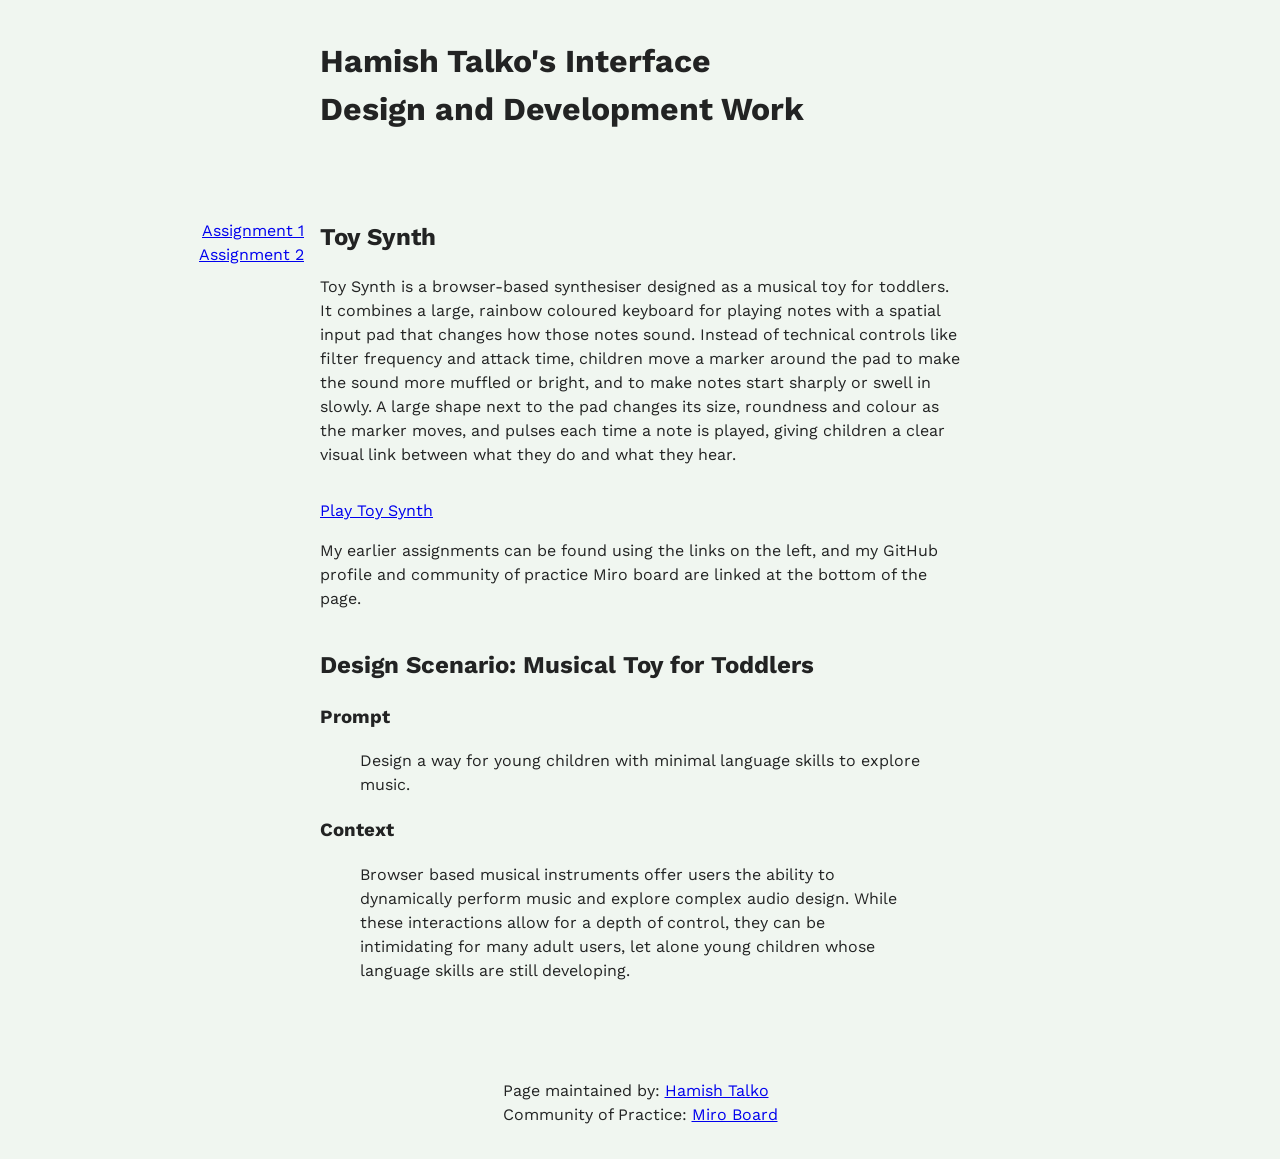
==== index.html @ 6b1d2e65 "added design scenario to homepage added the musical toy for toddlers design scenario (with its promp" ====
<!doctype html>
<html lang="en">
  <head>
    <meta charset="UTF-8" />
    <meta
      name="viewport"
      content="width=device-width, user-scalable=no, initial-scale=1.0, maximum-scale=1.0, minimum-scale=1.0"
    />
    <meta http-equiv="X-UA-Compatible" content="ie=edge" />

    <!-- !!!!! -->
    <!--    change this to refer to your specific page  -->
    <title>Hamish's Work Index</title>

    <!-- !!!!! -->
    <!--  change this to your preferred icon  -->
    <!-- favicon was sourced from favicon.io but the original graphics are copyright 2020 Twitter, Inc
    and other contributors -->
    <!-- They are licensed under CC-BY 4.0 as linked below -->
    <!-- https://creativecommons.org/licenses/by/4.0/ -->
    <link
      rel="icon"
      type="image/png"
      href="./assets/favicon_io/favicon-32x32.png"
    />

    <link rel="stylesheet" href="reset.css" />
    <link rel="stylesheet" href="style.css" />
  </head>
  <body>
    <header>
      <!-- !!!!! -->
      <!--    change this to your preferred online name  -->
      <h1>Hamish Talko's Interface Design and Development Work</h1>
    </header>

    <div class="mainNavContainer">
      <nav>
        <a href="./assignment1.html">Assignment 1</a>
        <a href="./assignment2.html">Assignment 2</a>
      </nav>

      <main>
        <section class="introSection">
          <h2 class="firstSectionHeading">Toy Synth</h2>
          <p>
            Toy Synth is a browser-based synthesiser designed as a musical toy
            for toddlers. It combines a large, rainbow coloured keyboard for
            playing notes with a spatial input pad that changes how those notes
            sound. Instead of technical controls like filter frequency and
            attack time, children move a marker around the pad to make the sound
            more muffled or bright, and to make notes start sharply or swell in
            slowly. A large shape next to the pad changes its size, roundness
            and colour as the marker moves, and pulses each time a note is
            played, giving children a clear visual link between what they do and
            what they hear.
          </p>
        </section>

        <section class="projectLinkSection">
          <p>
            <a
              href="https://hamishrmit.github.io/audioinstrument-hamish/"
              target="_blank"
              >Play Toy Synth</a
            >
          </p>
          <p>
            My earlier assignments can be found using the links on the left, and
            my GitHub profile and community of practice Miro board are linked at
            the bottom of the page.
          </p>
        </section>

        <section class="scenarioSection">
          <h2>Design Scenario: Musical Toy for Toddlers</h2>
          <h3>Prompt</h3>
          <blockquote>
            <p>
              Design a way for young children with minimal language skills to
              explore music.
            </p>
          </blockquote>
          <h3>Context</h3>
          <blockquote>
            <p>
              Browser based musical instruments offer users the ability to
              dynamically perform music and explore complex audio design. While
              these interactions allow for a depth of control, they can be
              intimidating for many adult users, let alone young children whose
              language skills are still developing.
            </p>
          </blockquote>
        </section>
      </main>

      <!-- this is an empty element which helps with spacing -->
      <aside></aside>
    </div>

    <footer>
      <p>
        <!-- !!!!! -->
        <!--    change this to your preferred online name and update link to refer to your github page  -->
        Page maintained by:
        <a href="https://github.com/hamishrmit" target="_blank">
          Hamish Talko
        </a>
        <br />
        Community of Practice:
        <a
          href="https://au.miro.com/app/board/u3jVOf5__SI=/?share_link_id=228674741069"
          >Miro Board</a
        >
      </p>
    </footer>
  </body>
</html>
---- style.css ----
/*!!!!!*/
/*add in your own font imports here*/
/*remember to update them in the rest of the CSS : eg the body selector*/
@import url("https://fonts.googleapis.com/css2?family=Work+Sans:ital,wght@0,100..900;1,100..900&display=swap");

/*!!!!!*/
/*change out, and/or add colours to the colour scheme*/
:root {
  /* basic 2-bit palette from 1bit Monitor Glow Palette by Polyducks */
  /* https://lospec.com/palette-list/1bit-monitor-glow */
  --colour-1: #222323;
  --colour-2: #f0f6f0;
}

/* this swaps the colour order to account for user's OS dark mode */
/*!!!!!*/
/*remember to update the colours here too to reflect the above changes*/
@media (prefers-color-scheme: dark) {
  :root {
    --colour-1: #f0f6f0;
    --colour-2: #222323;
  }
}

body {
  background-color: var(--colour-2);
  color: var(--colour-1);
  font-family: "Work Sans", sans-serif;
  line-height: 1.5;
  padding: 1rem;
  display: flex;
  flex-direction: column;
  gap: 1rem;
}

header {
  display: flex;
  justify-content: center;
  margin-block-end: 3rem;
}

.mainNavContainer {
  flex: 1;
  display: flex;
  justify-content: center;
  gap: 1rem;
}

nav {
  display: flex;
  flex-direction: column;
  min-width: fit-content;
  flex: 1;
  align-items: flex-end;
}

main {
  display: flex;
  flex-direction: column;
  align-items: center;
}

section {
  max-width: 80rch;
}

.firstSectionHeading {
  margin-top: 0;
}

aside {
  visibility: hidden;
  flex: 1;
}

footer {
  display: flex;
  justify-content: center;
  margin-block-start: 3rem;
}

/*technique from Kevin Powell*/
/*https://youtu.be/CU8Plk-53RU?si=zMpP0Pfbg1SaXeDB&t=255*/
/*longer post about how this works and the * + * selector*/
/*https://alistapart.com/article/axiomatic-css-and-lobotomized-owls/*/
.prose > * + * {
  margin-block-start: var(--prose-flow, 1em);
}

/* breakpoints from Material Design Spec https://m3.material.io/foundations/layout/breakpoints/overview */
/* while sometimes mobile first is recommended, as we will be focused on desktop, we will start there */

/* assumed base sizing is large (1200–1599px) : desktop  */

/* extra-large breakpoint : desktop, ultrawide monitors */
@media (width > 1600px) {
}

/* expanded breakpoint : phone or tablet in landscape, desktop */
@media (width < 1200px) {
  header {
    margin-block-end: 2rem;
  }
  footer {
    margin-block-start: 2rem;
  }
}
/* medium breakpoint : tablet in portrait */
@media (width < 840px) {
  header {
    margin-block-end: 1rem;
  }
  .mainNavContainer {
    flex-direction: column;
    justify-content: flex-start;
    align-items: center;
  }
  nav {
    flex: 0;
    width: 100%;
    max-width: 80rch;
    justify-content: space-between;
    flex-direction: row;
  }
  main {
    flex: 1;
  }
  aside {
    flex: 0;
  }
  footer {
    margin-block-start: 1rem;
  }
}
/* compact breakpoint : phone in portrait */
@media (width < 600px) {
}

.introSection p {
  margin-top: 0;
}

/*based on this reference https://www.w3schools.com/Css/css_table.asp*/

table,
th,
td {
  border: solid black 1px;
  /*here i'm providing colour as a separate declaration because i'm using a custom property defined in my style.css */
  /*writing it by itself with a fallback (the black declared in the original border value) means if it can't be found
    something will still display*/
  border-color: var(--colour-02);
}

table {
  border-spacing: 0.25rem;
}

th,
td {
  padding: 0.5rem;
}

th {
  background-color: var(--colour-02);
  color: var(--colour-01);
}
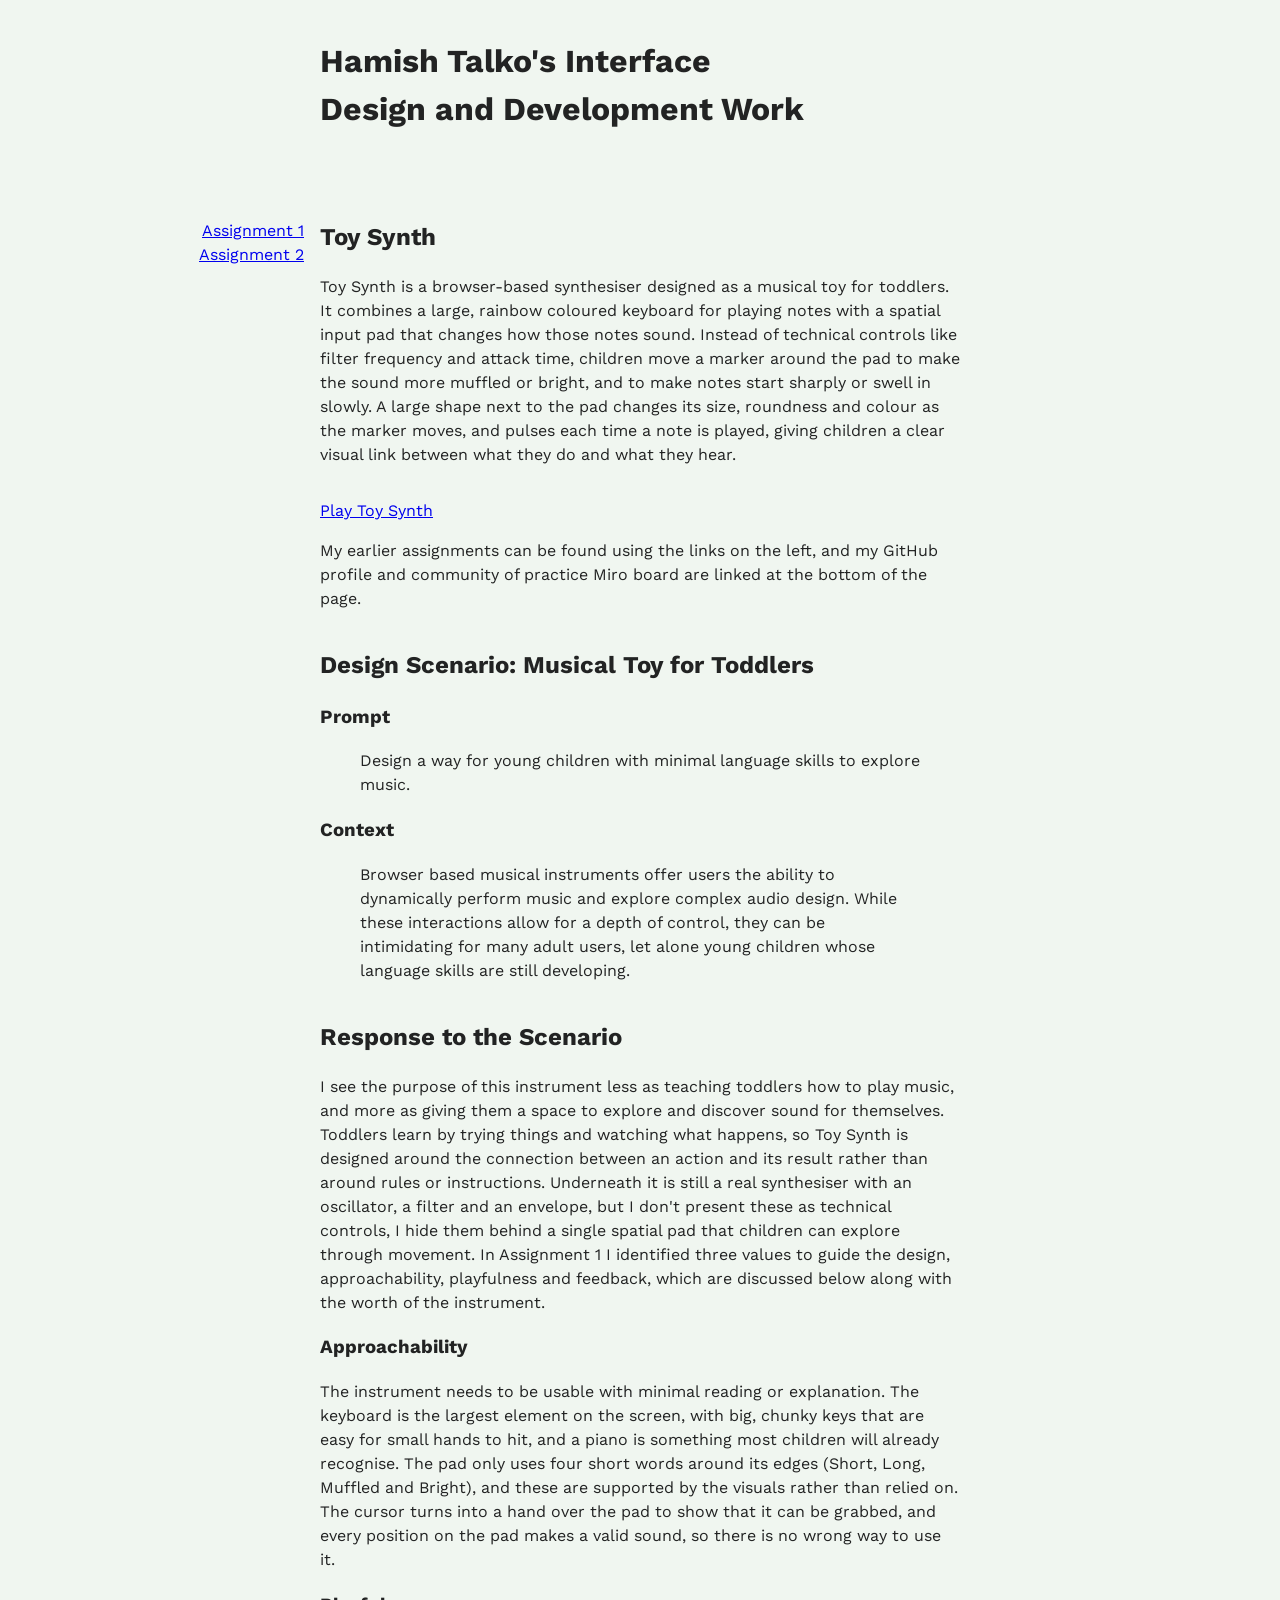
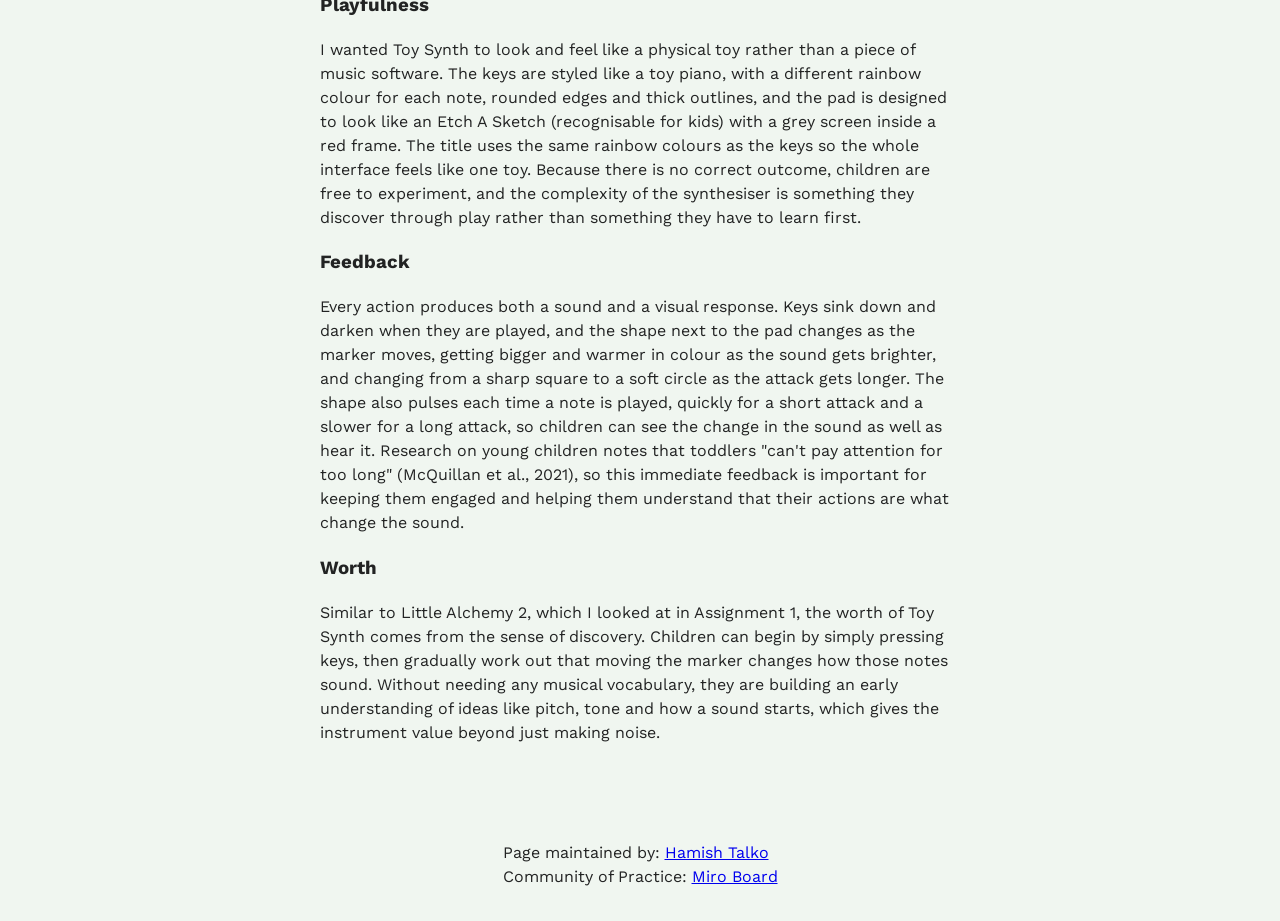
==== commit 6d8f025a: "wrote about how my project responds to design scenario Added a section explaining how Toy Synth resp" ====
--- a/index.html
+++ b/index.html
@@ -92,6 +92,73 @@
             </p>
           </blockquote>
         </section>
+
+        <section class="responseSection">
+          <h2>Response to the Scenario</h2>
+          <p>
+            I see the purpose of this instrument less as teaching toddlers how
+            to play music, and more as giving them a space to explore and
+            discover sound for themselves. Toddlers learn by trying things and
+            watching what happens, so Toy Synth is designed around the
+            connection between an action and its result rather than around rules
+            or instructions. Underneath it is still a real synthesiser with an
+            oscillator, a filter and an envelope, but I don't present these as
+            technical controls, I hide them behind a single spatial pad that
+            children can explore through movement. In Assignment 1 I identified
+            three values to guide the design, approachability, playfulness and
+            feedback, which are discussed below along with the worth of the
+            instrument.
+          </p>
+          <h3>Approachability</h3>
+          <p>
+            The instrument needs to be usable with minimal reading or
+            explanation. The keyboard is the largest element on the screen, with
+            big, chunky keys that are easy for small hands to hit, and a piano
+            is something most children will already recognise. The pad only uses
+            four short words around its edges (Short, Long, Muffled and Bright),
+            and these are supported by the visuals rather than relied on. The
+            cursor turns into a hand over the pad to show that it can be
+            grabbed, and every position on the pad makes a valid sound, so there
+            is no wrong way to use it.
+          </p>
+          <h3>Playfulness</h3>
+          <p>
+            I wanted Toy Synth to look and feel like a physical toy rather than
+            a piece of music software. The keys are styled like a toy piano,
+            with a different rainbow colour for each note, rounded edges and
+            thick outlines, and the pad is designed to look like an Etch A
+            Sketch (recognisable for kids) with a grey screen inside a red
+            frame. The title uses the same rainbow colours as the keys so the
+            whole interface feels like one toy. Because there is no correct
+            outcome, children are free to experiment, and the complexity of the
+            synthesiser is something they discover through play rather than
+            something they have to learn first.
+          </p>
+          <h3>Feedback</h3>
+          <p>
+            Every action produces both a sound and a visual response. Keys sink
+            down and darken when they are played, and the shape next to the pad
+            changes as the marker moves, getting bigger and warmer in colour as
+            the sound gets brighter, and changing from a sharp square to a soft
+            circle as the attack gets longer. The shape also pulses each time a
+            note is played, quickly for a short attack and a slower for a long
+            attack, so children can see the change in the sound as well as hear
+            it. Research on young children notes that toddlers "can't pay
+            attention for too long" (McQuillan et al., 2021), so this immediate
+            feedback is important for keeping them engaged and helping them
+            understand that their actions are what change the sound.
+          </p>
+          <h3>Worth</h3>
+          <p>
+            Similar to Little Alchemy 2, which I looked at in Assignment 1, the
+            worth of Toy Synth comes from the sense of discovery. Children can
+            begin by simply pressing keys, then gradually work out that moving
+            the marker changes how those notes sound. Without needing any
+            musical vocabulary, they are building an early understanding of
+            ideas like pitch, tone and how a sound starts, which gives the
+            instrument value beyond just making noise.
+          </p>
+        </section>
       </main>
 
       <!-- this is an empty element which helps with spacing -->
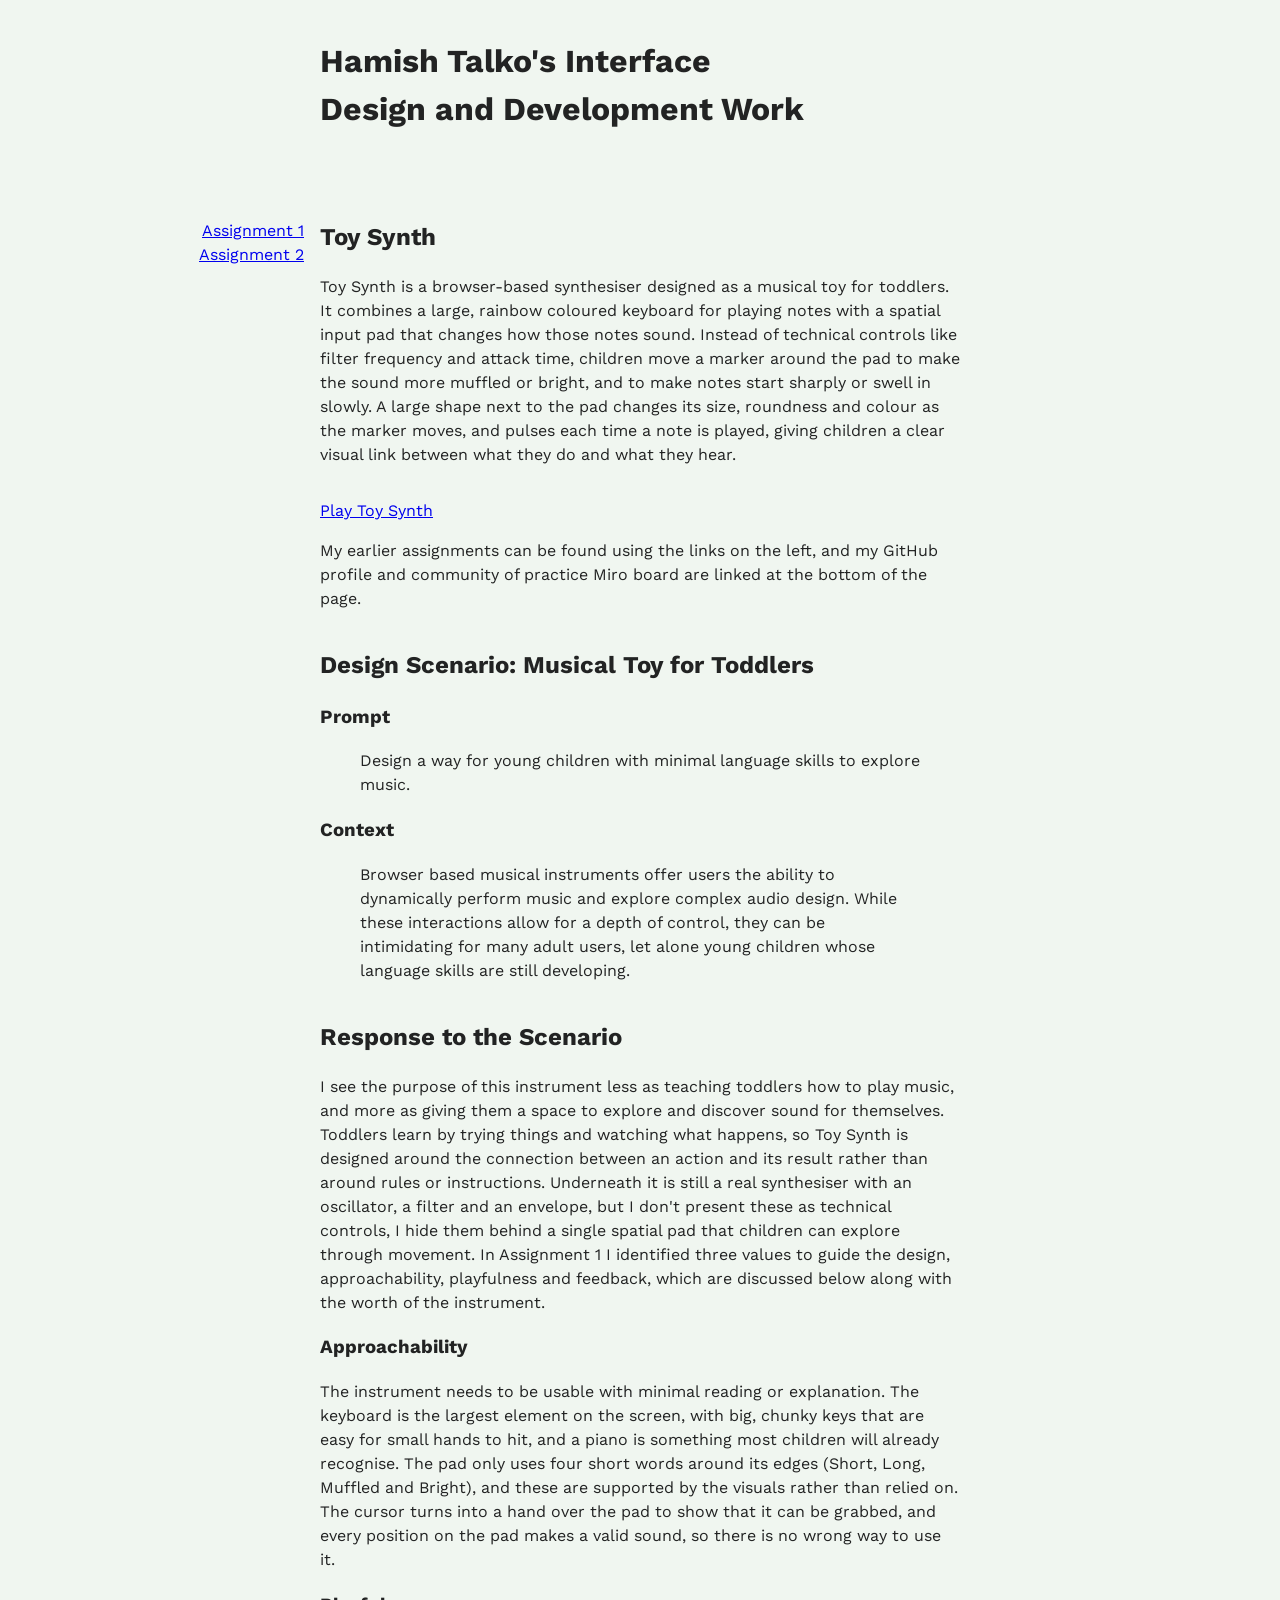
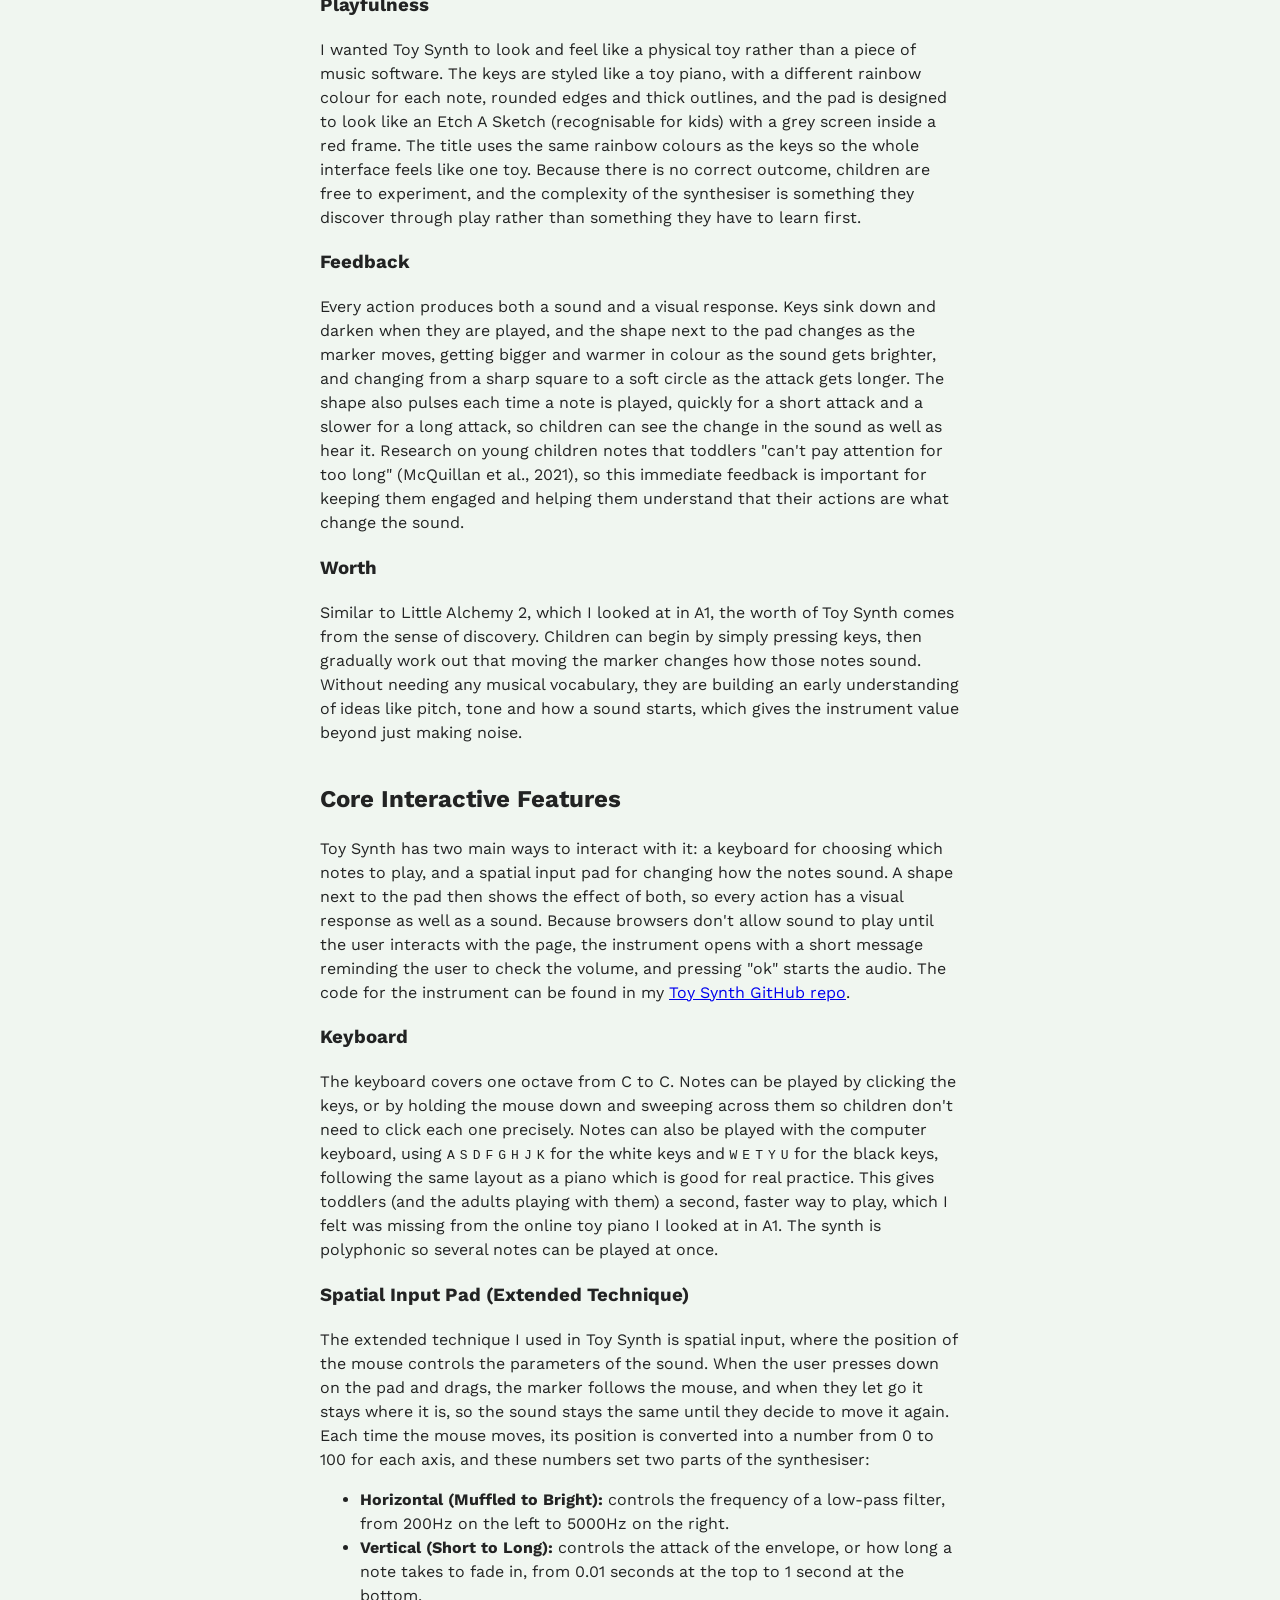
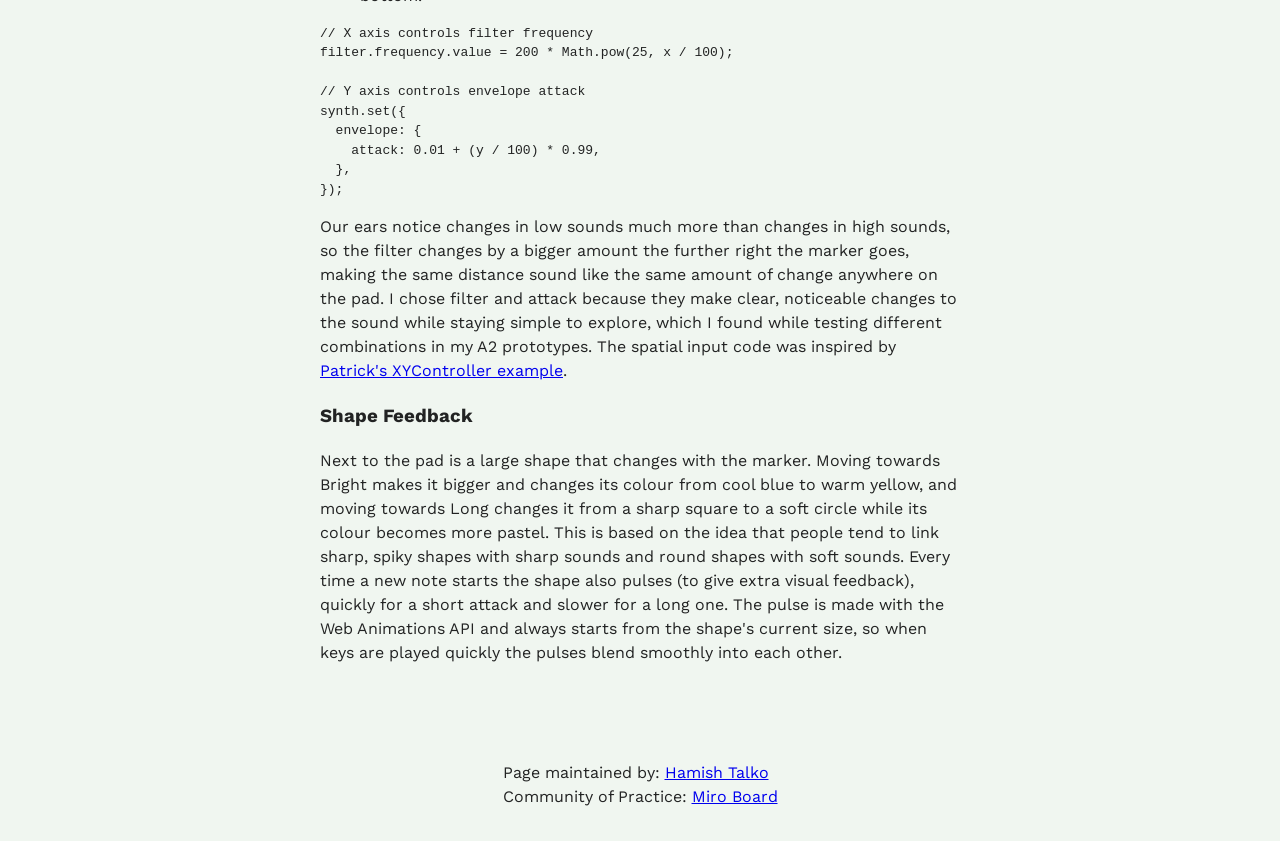
==== commit 46c06ef8: "documented core interactive features explained the keyboard, spatial input pad (extended technique) " ====
--- a/index.html
+++ b/index.html
@@ -150,13 +150,110 @@
           </p>
           <h3>Worth</h3>
           <p>
-            Similar to Little Alchemy 2, which I looked at in Assignment 1, the
-            worth of Toy Synth comes from the sense of discovery. Children can
-            begin by simply pressing keys, then gradually work out that moving
-            the marker changes how those notes sound. Without needing any
-            musical vocabulary, they are building an early understanding of
-            ideas like pitch, tone and how a sound starts, which gives the
-            instrument value beyond just making noise.
+            Similar to Little Alchemy 2, which I looked at in A1, the worth of
+            Toy Synth comes from the sense of discovery. Children can begin by
+            simply pressing keys, then gradually work out that moving the marker
+            changes how those notes sound. Without needing any musical
+            vocabulary, they are building an early understanding of ideas like
+            pitch, tone and how a sound starts, which gives the instrument value
+            beyond just making noise.
+          </p>
+        </section>
+
+        <section class="featuresSection">
+          <h2>Core Interactive Features</h2>
+          <p>
+            Toy Synth has two main ways to interact with it: a keyboard for
+            choosing which notes to play, and a spatial input pad for changing
+            how the notes sound. A shape next to the pad then shows the effect
+            of both, so every action has a visual response as well as a sound.
+            Because browsers don't allow sound to play until the user interacts
+            with the page, the instrument opens with a short message reminding
+            the user to check the volume, and pressing "ok" starts the audio.
+            The code for the instrument can be found in my
+            <a
+              href="https://github.com/hamishrmit/audioinstrument-hamish"
+              target="_blank"
+              >Toy Synth GitHub repo</a
+            >.
+          </p>
+
+          <h3>Keyboard</h3>
+          <p>
+            The keyboard covers one octave from C to C. Notes can be played by
+            clicking the keys, or by holding the mouse down and sweeping across
+            them so children don't need to click each one precisely. Notes can
+            also be played with the computer keyboard, using
+            <kbd>A</kbd> <kbd>S</kbd> <kbd>D</kbd> <kbd>F</kbd> <kbd>G</kbd>
+            <kbd>H</kbd> <kbd>J</kbd> <kbd>K</kbd> for the white keys and
+            <kbd>W</kbd> <kbd>E</kbd> <kbd>T</kbd> <kbd>Y</kbd> <kbd>U</kbd>
+            for the black keys, following the same layout as a piano which is
+            good for real practice. This gives toddlers (and the adults playing
+            with them) a second, faster way to play, which I felt was missing
+            from the online toy piano I looked at in A1. The synth is polyphonic
+            so several notes can be played at once.
+          </p>
+
+          <h3>Spatial Input Pad (Extended Technique)</h3>
+          <p>
+            The extended technique I used in Toy Synth is spatial input, where
+            the position of the mouse controls the parameters of the sound. When
+            the user presses down on the pad and drags, the marker follows the
+            mouse, and when they let go it stays where it is, so the sound stays
+            the same until they decide to move it again. Each time the mouse
+            moves, its position is converted into a number from 0 to 100 for
+            each axis, and these numbers set two parts of the synthesiser:
+          </p>
+          <ul>
+            <li>
+              <strong>Horizontal (Muffled to Bright):</strong> controls the
+              frequency of a low-pass filter, from 200Hz on the left to 5000Hz
+              on the right.
+            </li>
+            <li>
+              <strong>Vertical (Short to Long):</strong> controls the attack of
+              the envelope, or how long a note takes to fade in, from 0.01
+              seconds at the top to 1 second at the bottom.
+            </li>
+          </ul>
+          <pre><code>// X axis controls filter frequency
+filter.frequency.value = 200 * Math.pow(25, x / 100);
+
+// Y axis controls envelope attack
+synth.set({
+  envelope: {
+    attack: 0.01 + (y / 100) * 0.99,
+  },
+});</code></pre>
+          <p>
+            Our ears notice changes in low sounds much more than changes in high
+            sounds, so the filter changes by a bigger amount the further right
+            the marker goes, making the same distance sound like the same amount
+            of change anywhere on the pad. I chose filter and attack because
+            they make clear, noticeable changes to the sound while staying
+            simple to explore, which I found while testing different
+            combinations in my A2 prototypes. The spatial input code was
+            inspired by
+            <a
+              href="https://github.com/rmit-idad-2650-wed/input-event-demos"
+              target="_blank"
+              >Patrick's XYController example</a
+            >.
+          </p>
+
+          <h3>Shape Feedback</h3>
+          <p>
+            Next to the pad is a large shape that changes with the marker.
+            Moving towards Bright makes it bigger and changes its colour from
+            cool blue to warm yellow, and moving towards Long changes it from a
+            sharp square to a soft circle while its colour becomes more pastel.
+            This is based on the idea that people tend to link sharp, spiky
+            shapes with sharp sounds and round shapes with soft sounds. Every
+            time a new note starts the shape also pulses (to give extra visual
+            feedback), quickly for a short attack and slower for a long one. The
+            pulse is made with the Web Animations API and always starts from the
+            shape's current size, so when keys are played quickly the pulses
+            blend smoothly into each other.
           </p>
         </section>
       </main>
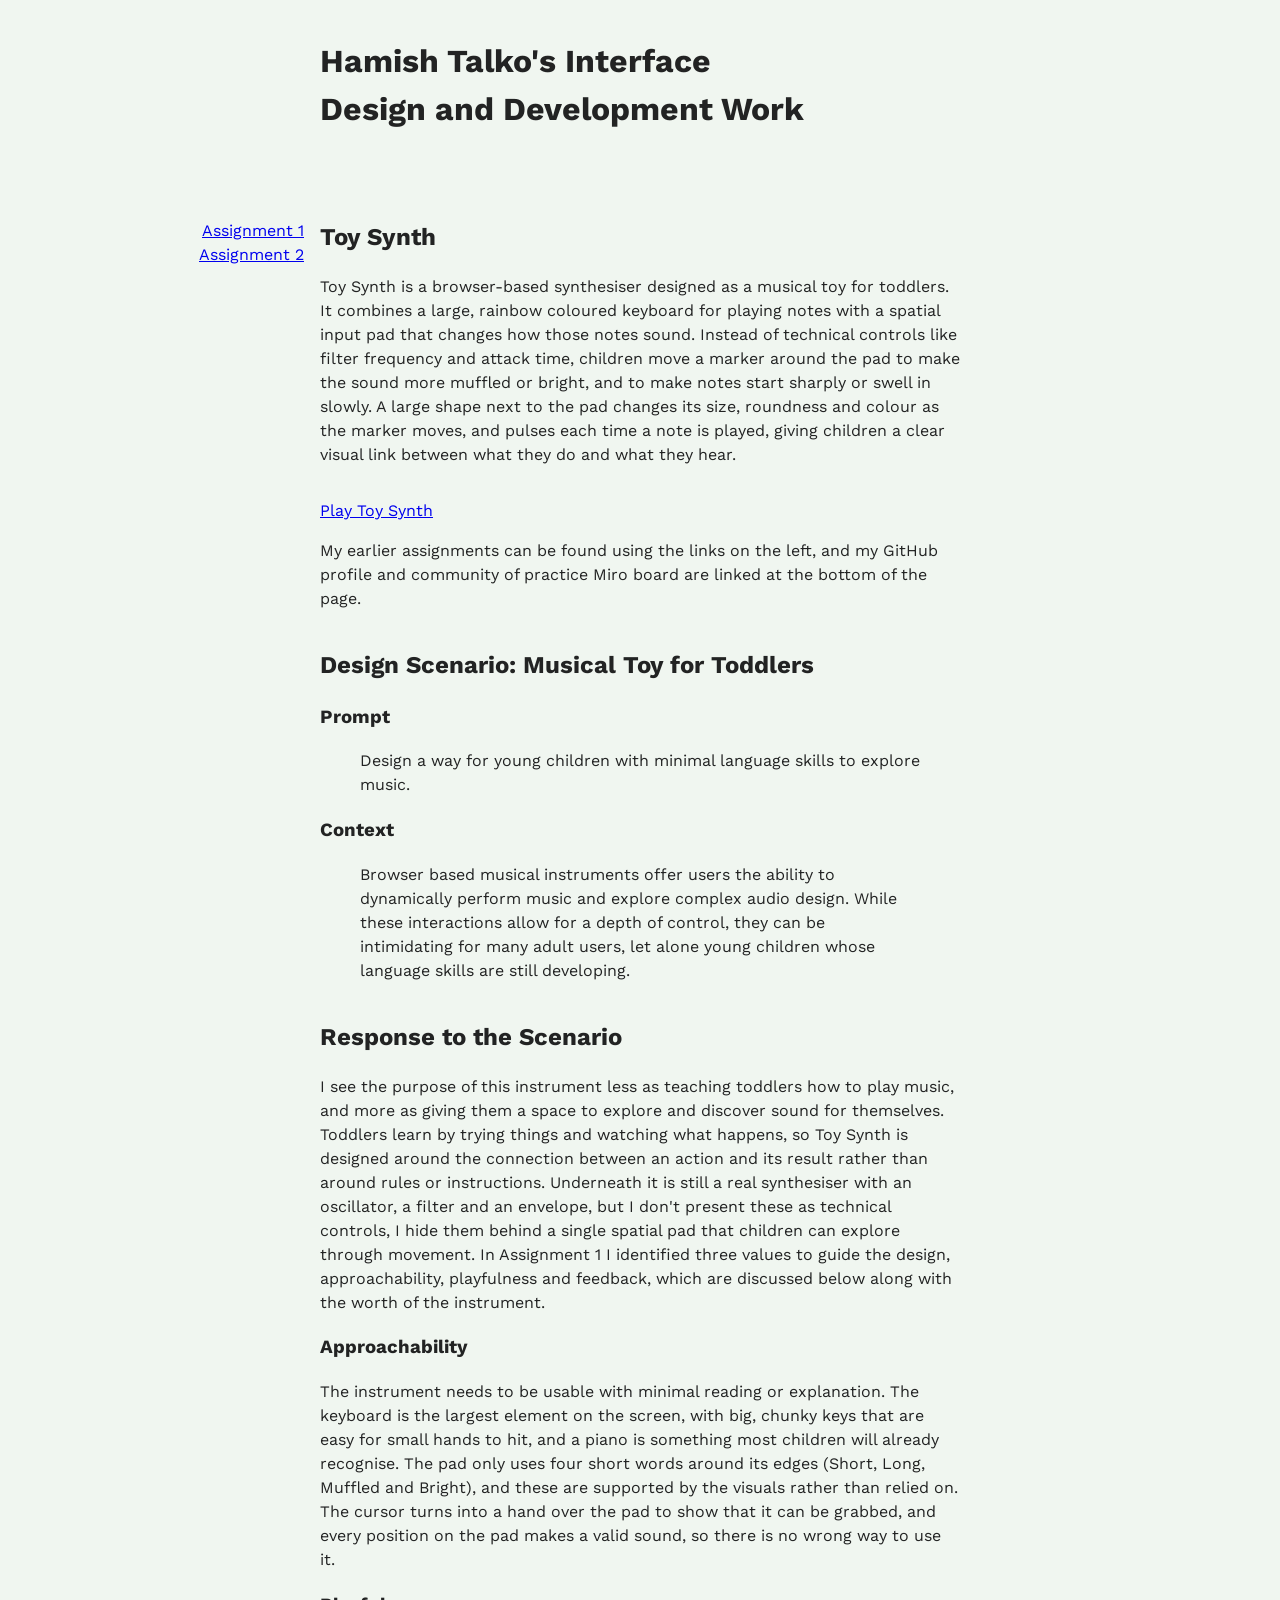
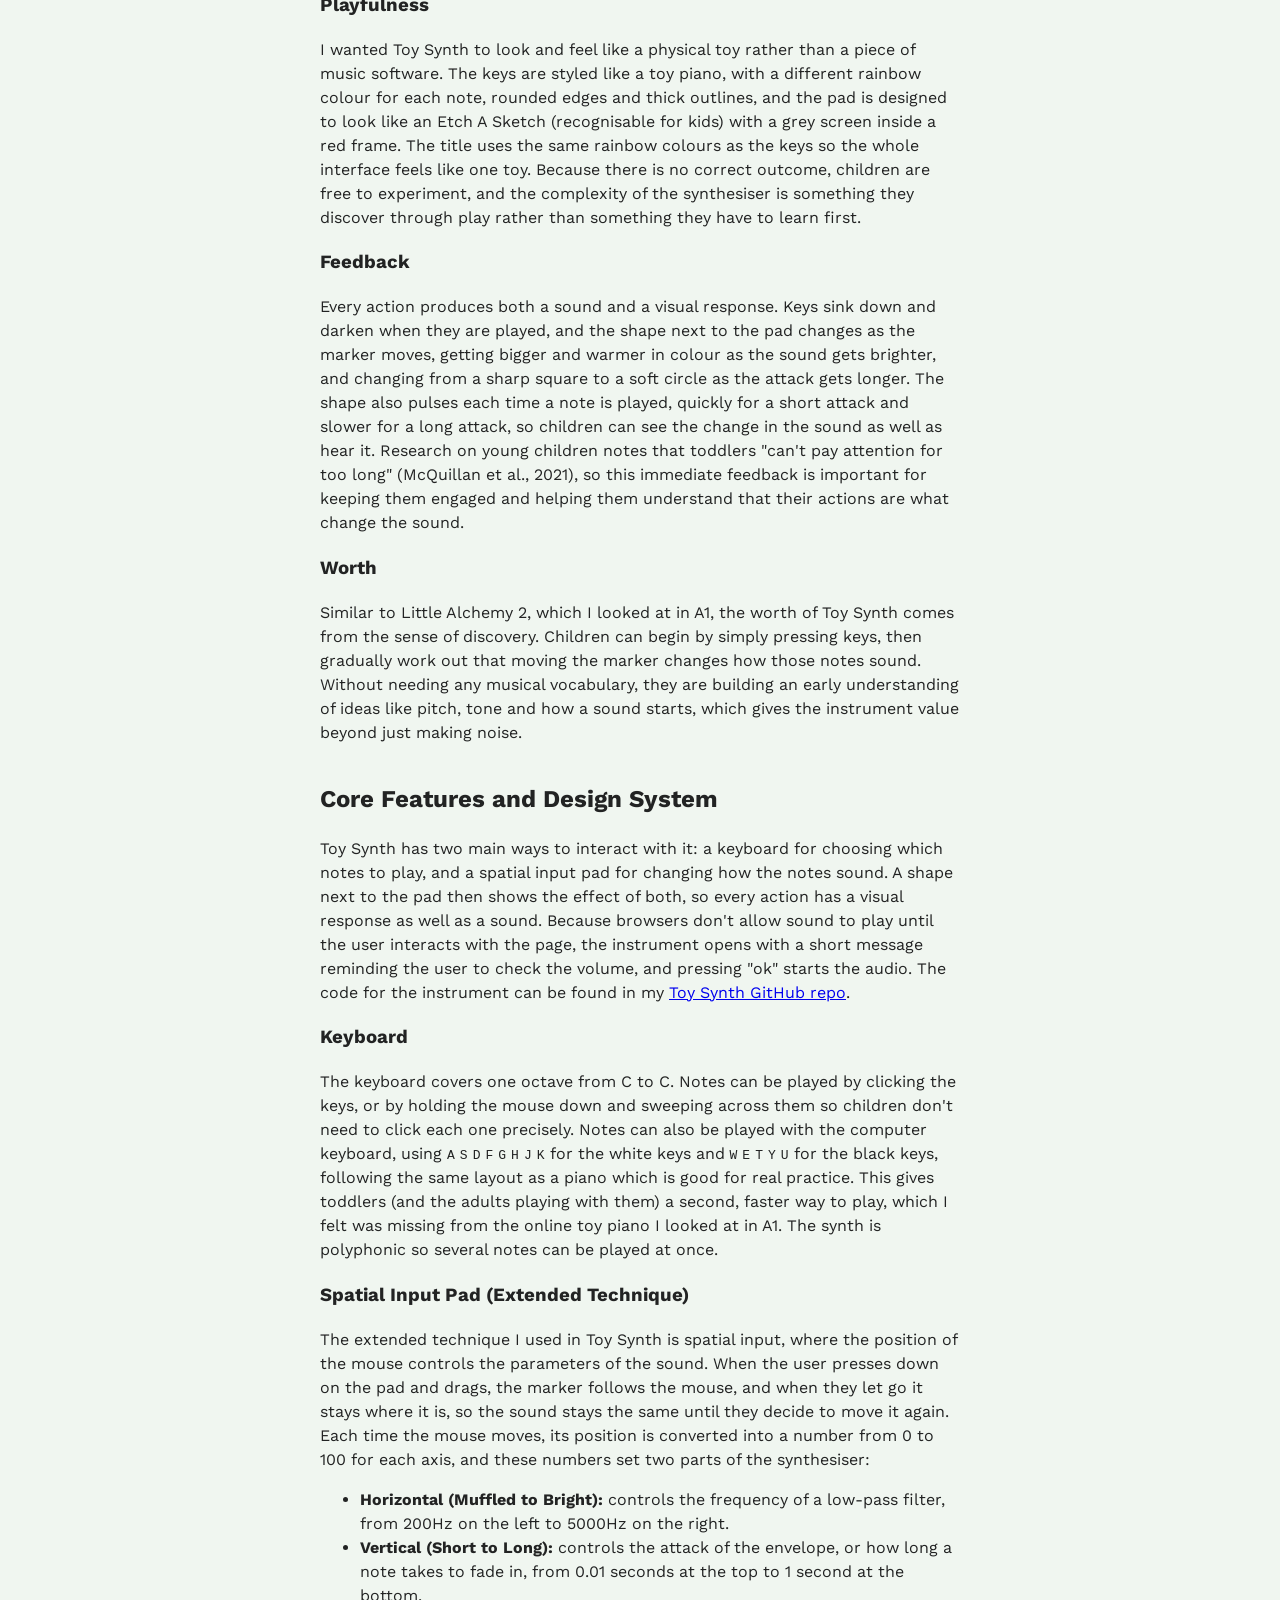
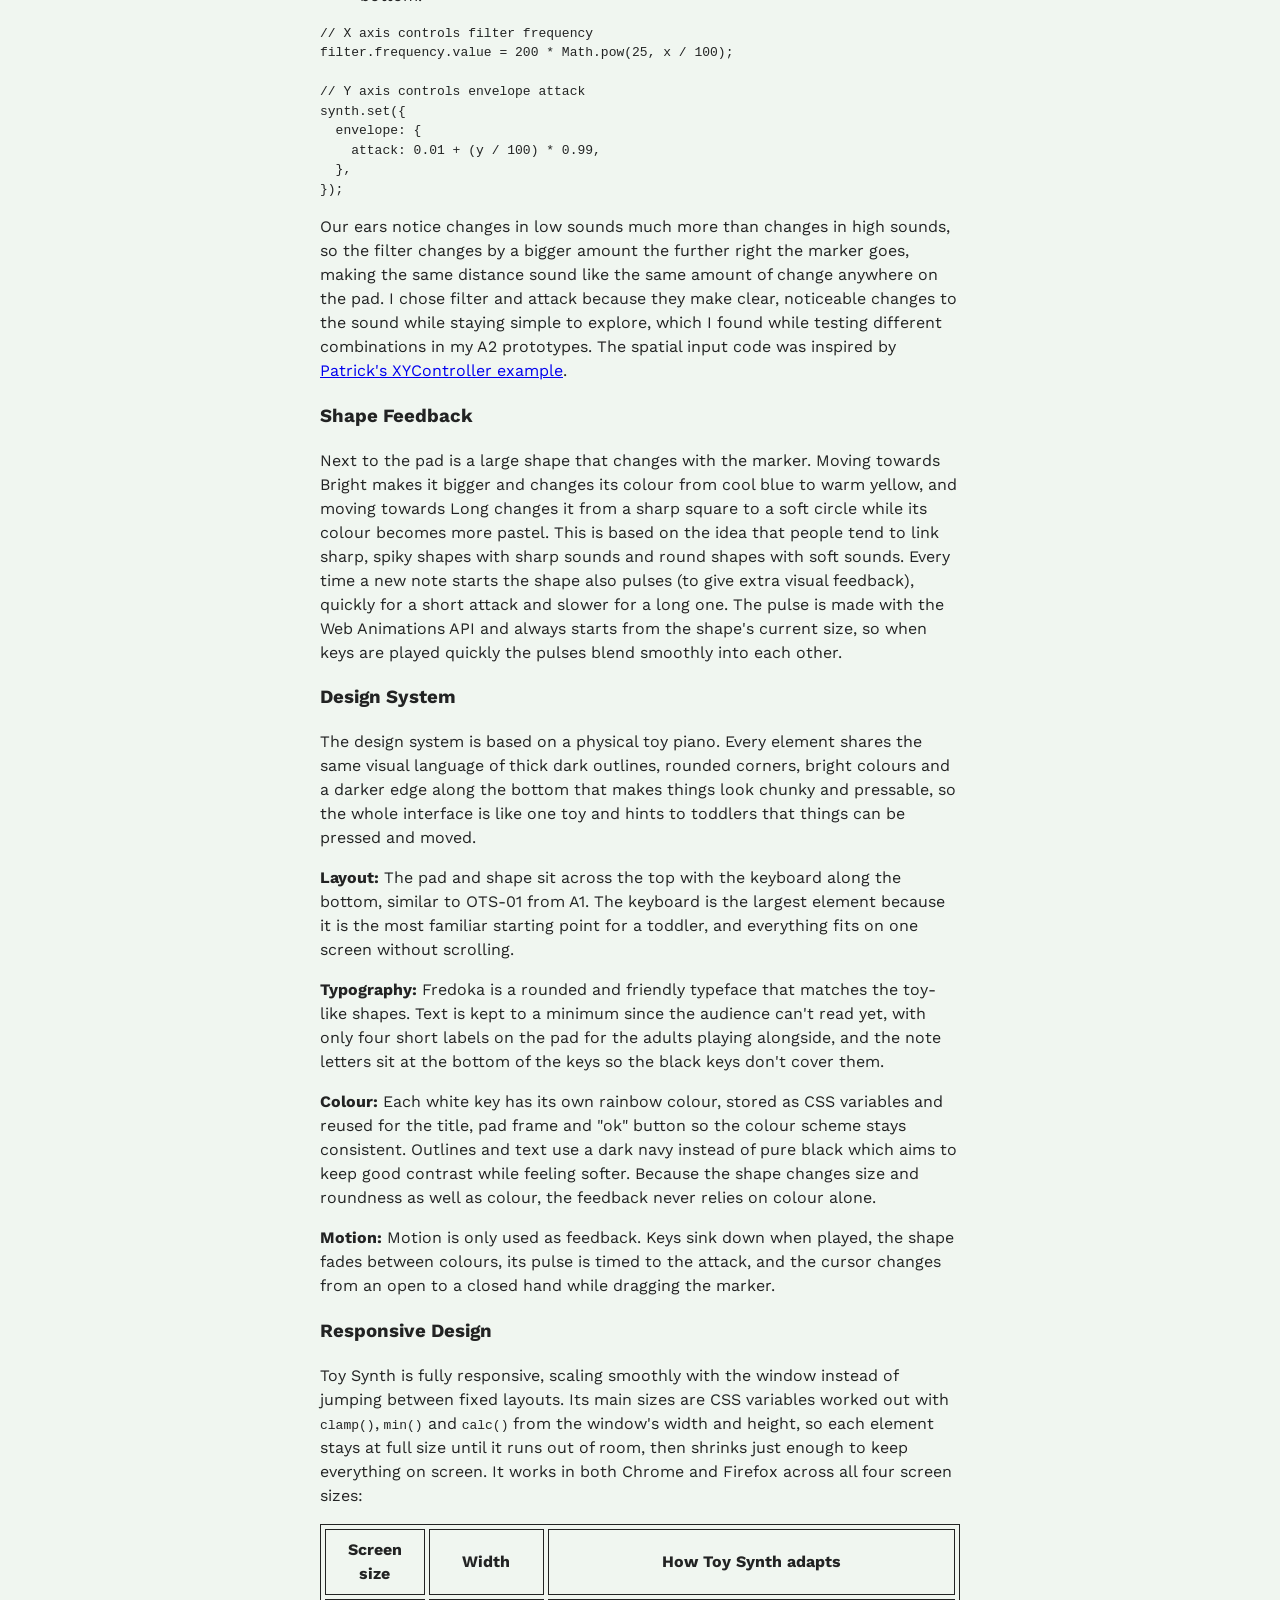
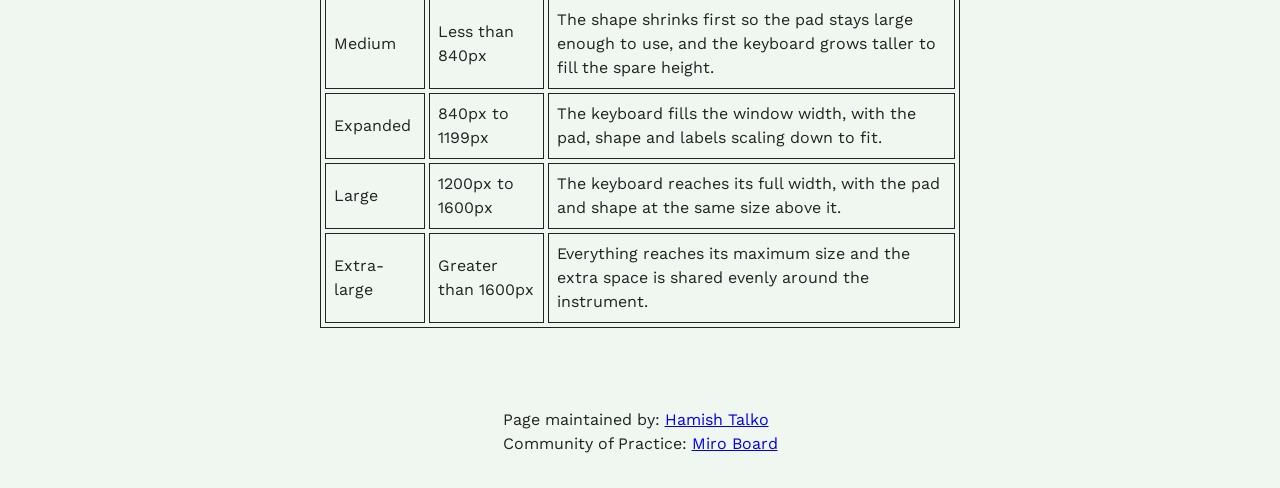
==== commit c3e2d8f9: "wrote about design system added design system to the features section. going over layout, typography" ====
--- a/index.html
+++ b/index.html
@@ -141,7 +141,7 @@
             changes as the marker moves, getting bigger and warmer in colour as
             the sound gets brighter, and changing from a sharp square to a soft
             circle as the attack gets longer. The shape also pulses each time a
-            note is played, quickly for a short attack and a slower for a long
+            note is played, quickly for a short attack and slower for a long
             attack, so children can see the change in the sound as well as hear
             it. Research on young children notes that toddlers "can't pay
             attention for too long" (McQuillan et al., 2021), so this immediate
@@ -161,7 +161,7 @@
         </section>
 
         <section class="featuresSection">
-          <h2>Core Interactive Features</h2>
+          <h2>Core Features and Design System</h2>
           <p>
             Toy Synth has two main ways to interact with it: a keyboard for
             choosing which notes to play, and a spatial input pad for changing
@@ -255,6 +255,98 @@
             shape's current size, so when keys are played quickly the pulses
             blend smoothly into each other.
           </p>
+
+          <h3>Design System</h3>
+          <p>
+            The design system is based on a physical toy piano. Every element
+            shares the same visual language of thick dark outlines, rounded
+            corners, bright colours and a darker edge along the bottom that
+            makes things look chunky and pressable, so the whole interface is
+            like one toy and hints to toddlers that things can be pressed and
+            moved.
+          </p>
+          <p>
+            <strong>Layout:</strong> The pad and shape sit across the top with
+            the keyboard along the bottom, similar to OTS-01 from A1. The
+            keyboard is the largest element because it is the most familiar
+            starting point for a toddler, and everything fits on one screen
+            without scrolling.
+          </p>
+          <p>
+            <strong>Typography:</strong> Fredoka is a rounded and friendly
+            typeface that matches the toy-like shapes. Text is kept to a minimum
+            since the audience can't read yet, with only four short labels on
+            the pad for the adults playing alongside, and the note letters sit
+            at the bottom of the keys so the black keys don't cover them.
+          </p>
+          <p>
+            <strong>Colour:</strong> Each white key has its own rainbow colour,
+            stored as CSS variables and reused for the title, pad frame and "ok"
+            button so the colour scheme stays consistent. Outlines and text use
+            a dark navy instead of pure black which aims to keep good contrast
+            while feeling softer. Because the shape changes size and roundness
+            as well as colour, the feedback never relies on colour alone.
+          </p>
+          <p>
+            <strong>Motion:</strong> Motion is only used as feedback. Keys sink
+            down when played, the shape fades between colours, its pulse is
+            timed to the attack, and the cursor changes from an open to a closed
+            hand while dragging the marker.
+          </p>
+
+          <h3>Responsive Design</h3>
+          <p>
+            Toy Synth is fully responsive, scaling smoothly with the window
+            instead of jumping between fixed layouts. Its main sizes are CSS
+            variables worked out with <code>clamp()</code>,
+            <code>min()</code> and <code>calc()</code> from the window's width
+            and height, so each element stays at full size until it runs out of
+            room, then shrinks just enough to keep everything on screen. It
+            works in both Chrome and Firefox across all four screen sizes:
+          </p>
+          <table>
+            <thead>
+              <tr>
+                <th>Screen size</th>
+                <th>Width</th>
+                <th>How Toy Synth adapts</th>
+              </tr>
+            </thead>
+            <tbody>
+              <tr>
+                <td>Medium</td>
+                <td>Less than 840px</td>
+                <td>
+                  The shape shrinks first so the pad stays large enough to use,
+                  and the keyboard grows taller to fill the spare height.
+                </td>
+              </tr>
+              <tr>
+                <td>Expanded</td>
+                <td>840px to 1199px</td>
+                <td>
+                  The keyboard fills the window width, with the pad, shape and
+                  labels scaling down to fit.
+                </td>
+              </tr>
+              <tr>
+                <td>Large</td>
+                <td>1200px to 1600px</td>
+                <td>
+                  The keyboard reaches its full width, with the pad and shape at
+                  the same size above it.
+                </td>
+              </tr>
+              <tr>
+                <td>Extra-large</td>
+                <td>Greater than 1600px</td>
+                <td>
+                  Everything reaches its maximum size and the extra space is
+                  shared evenly around the instrument.
+                </td>
+              </tr>
+            </tbody>
+          </table>
         </section>
       </main>
 
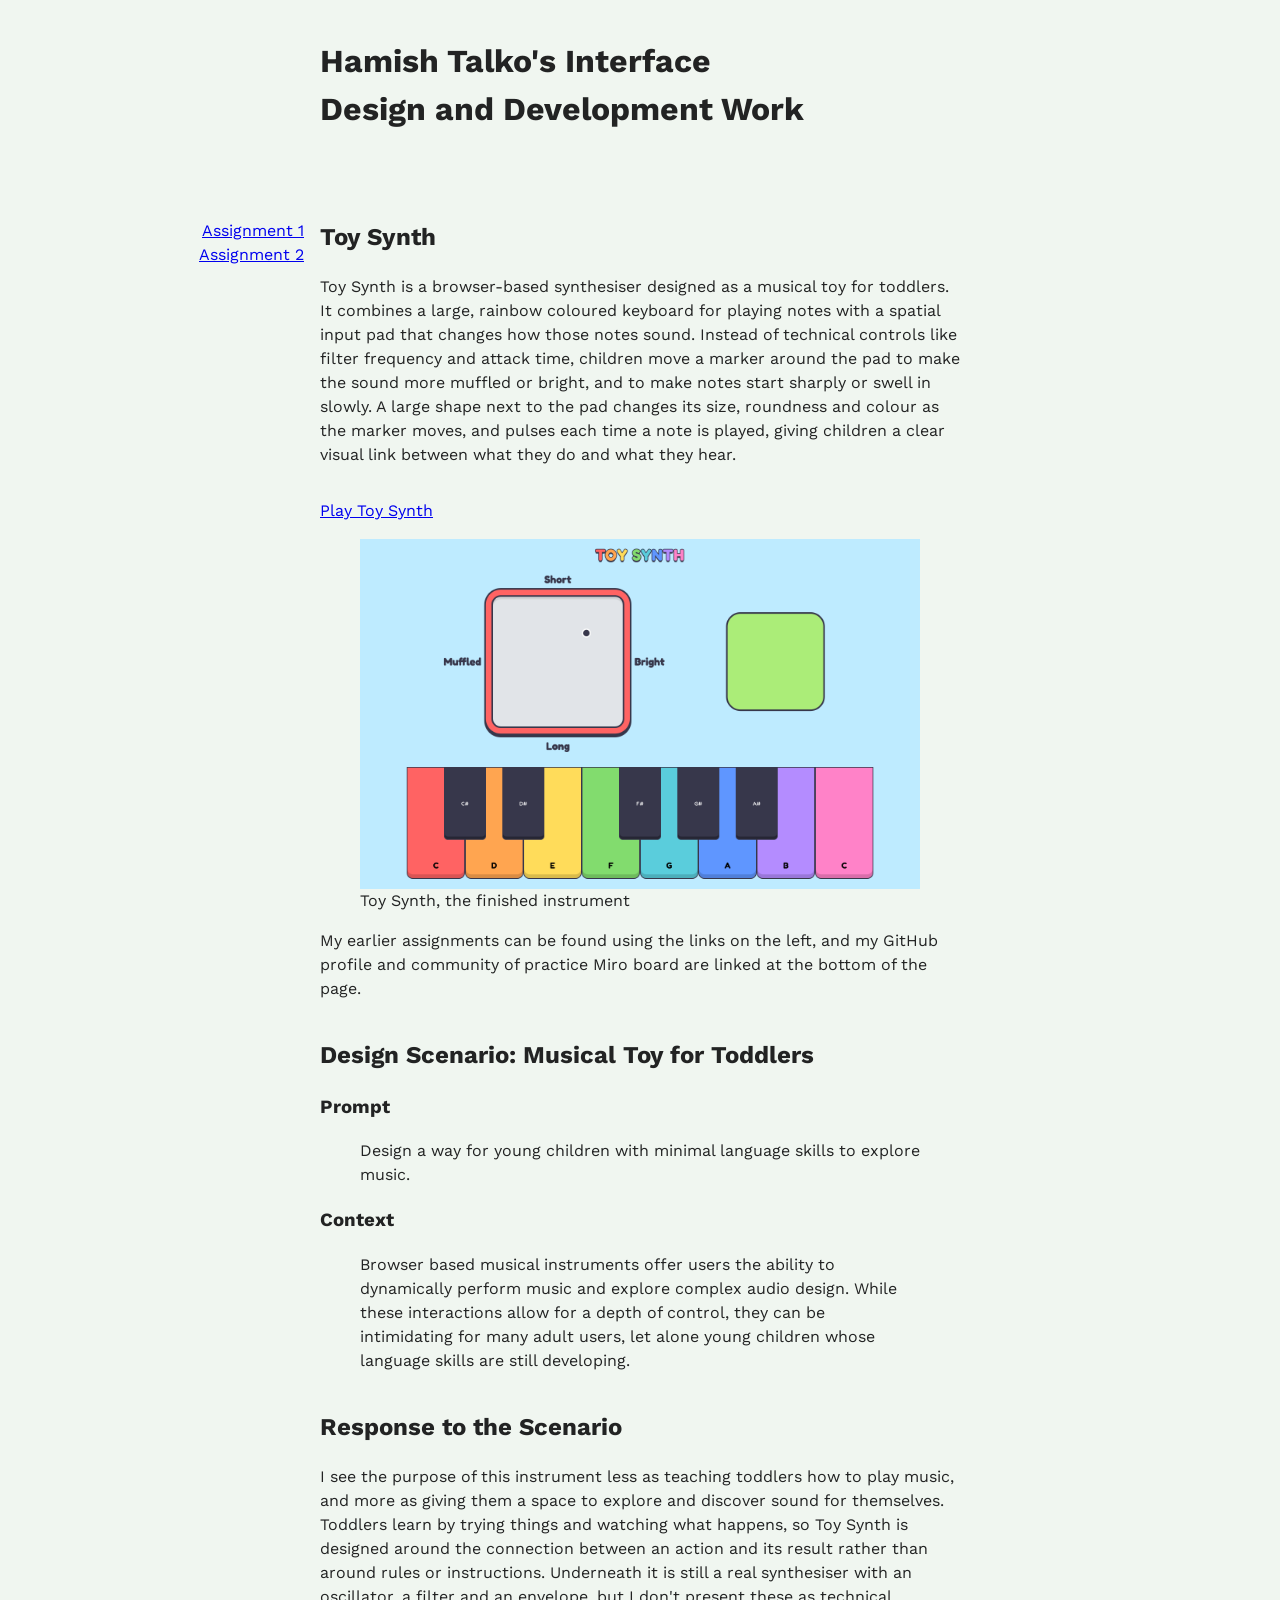
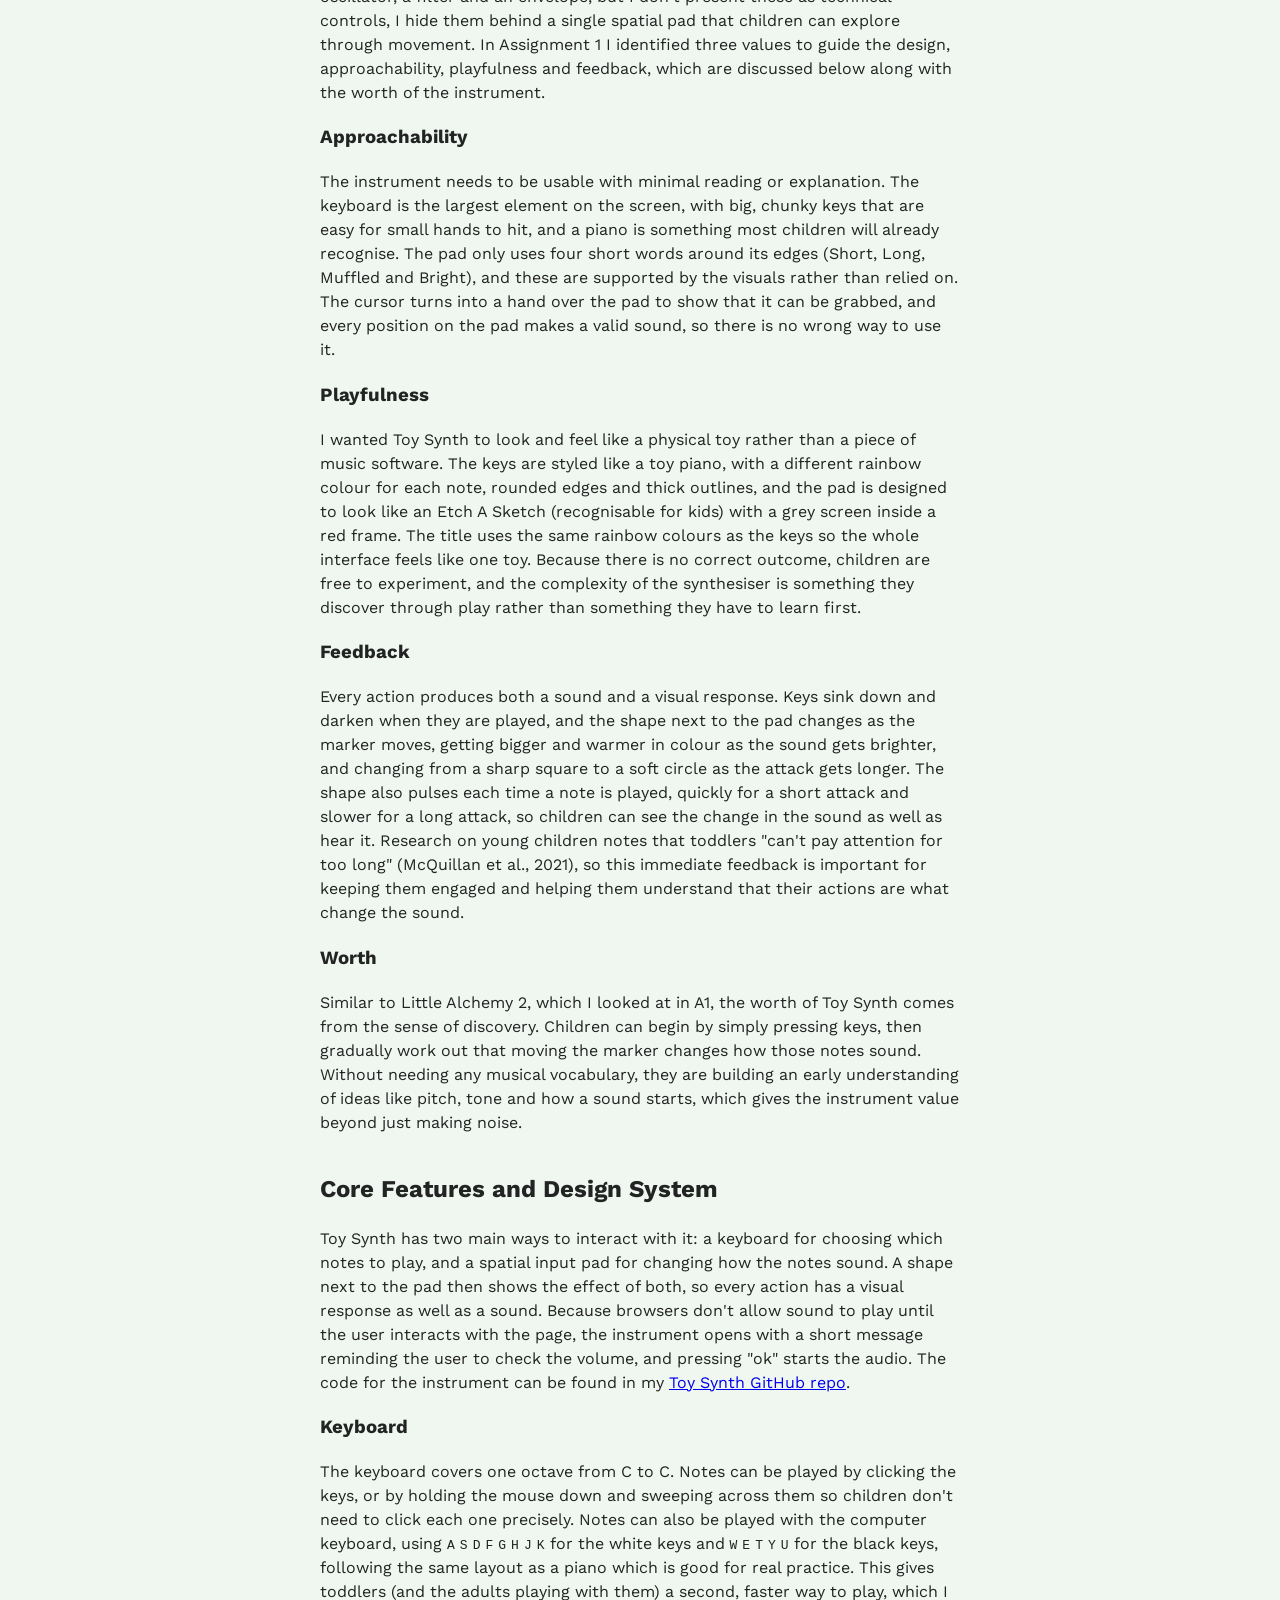
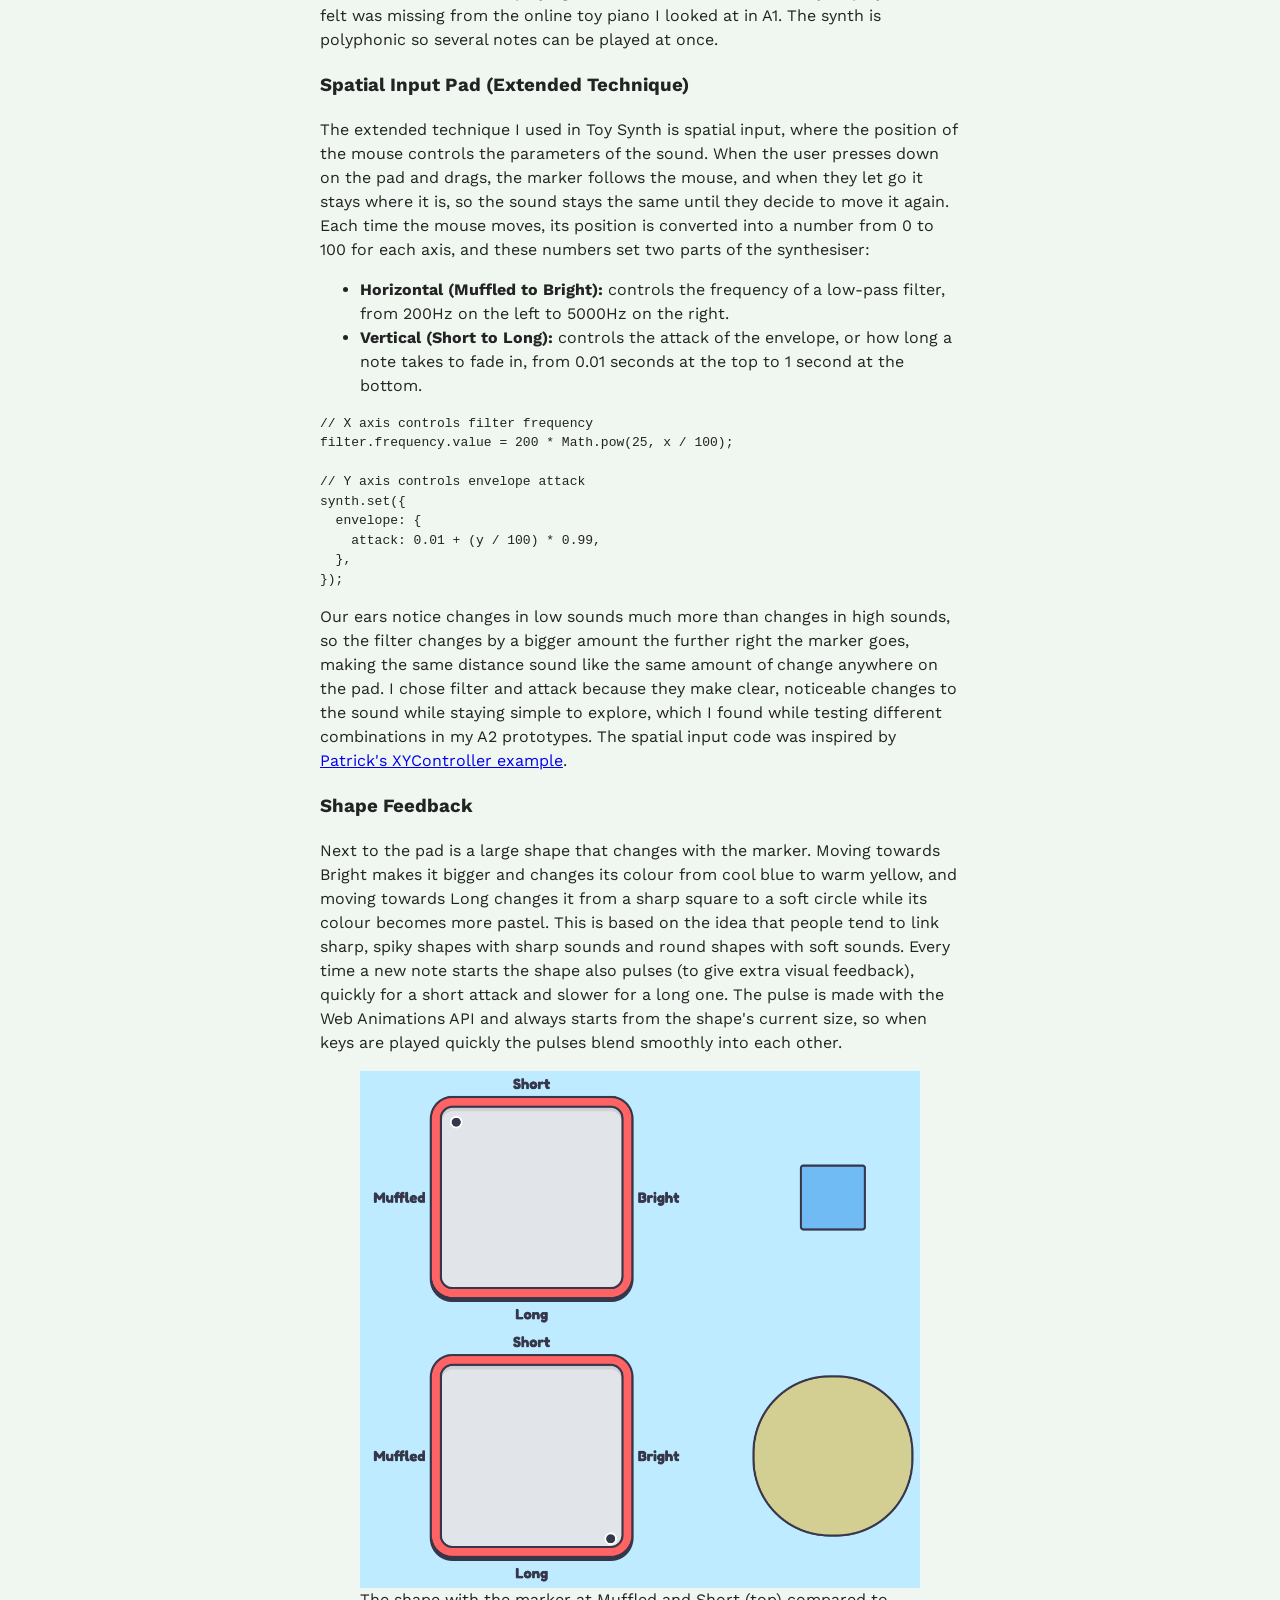
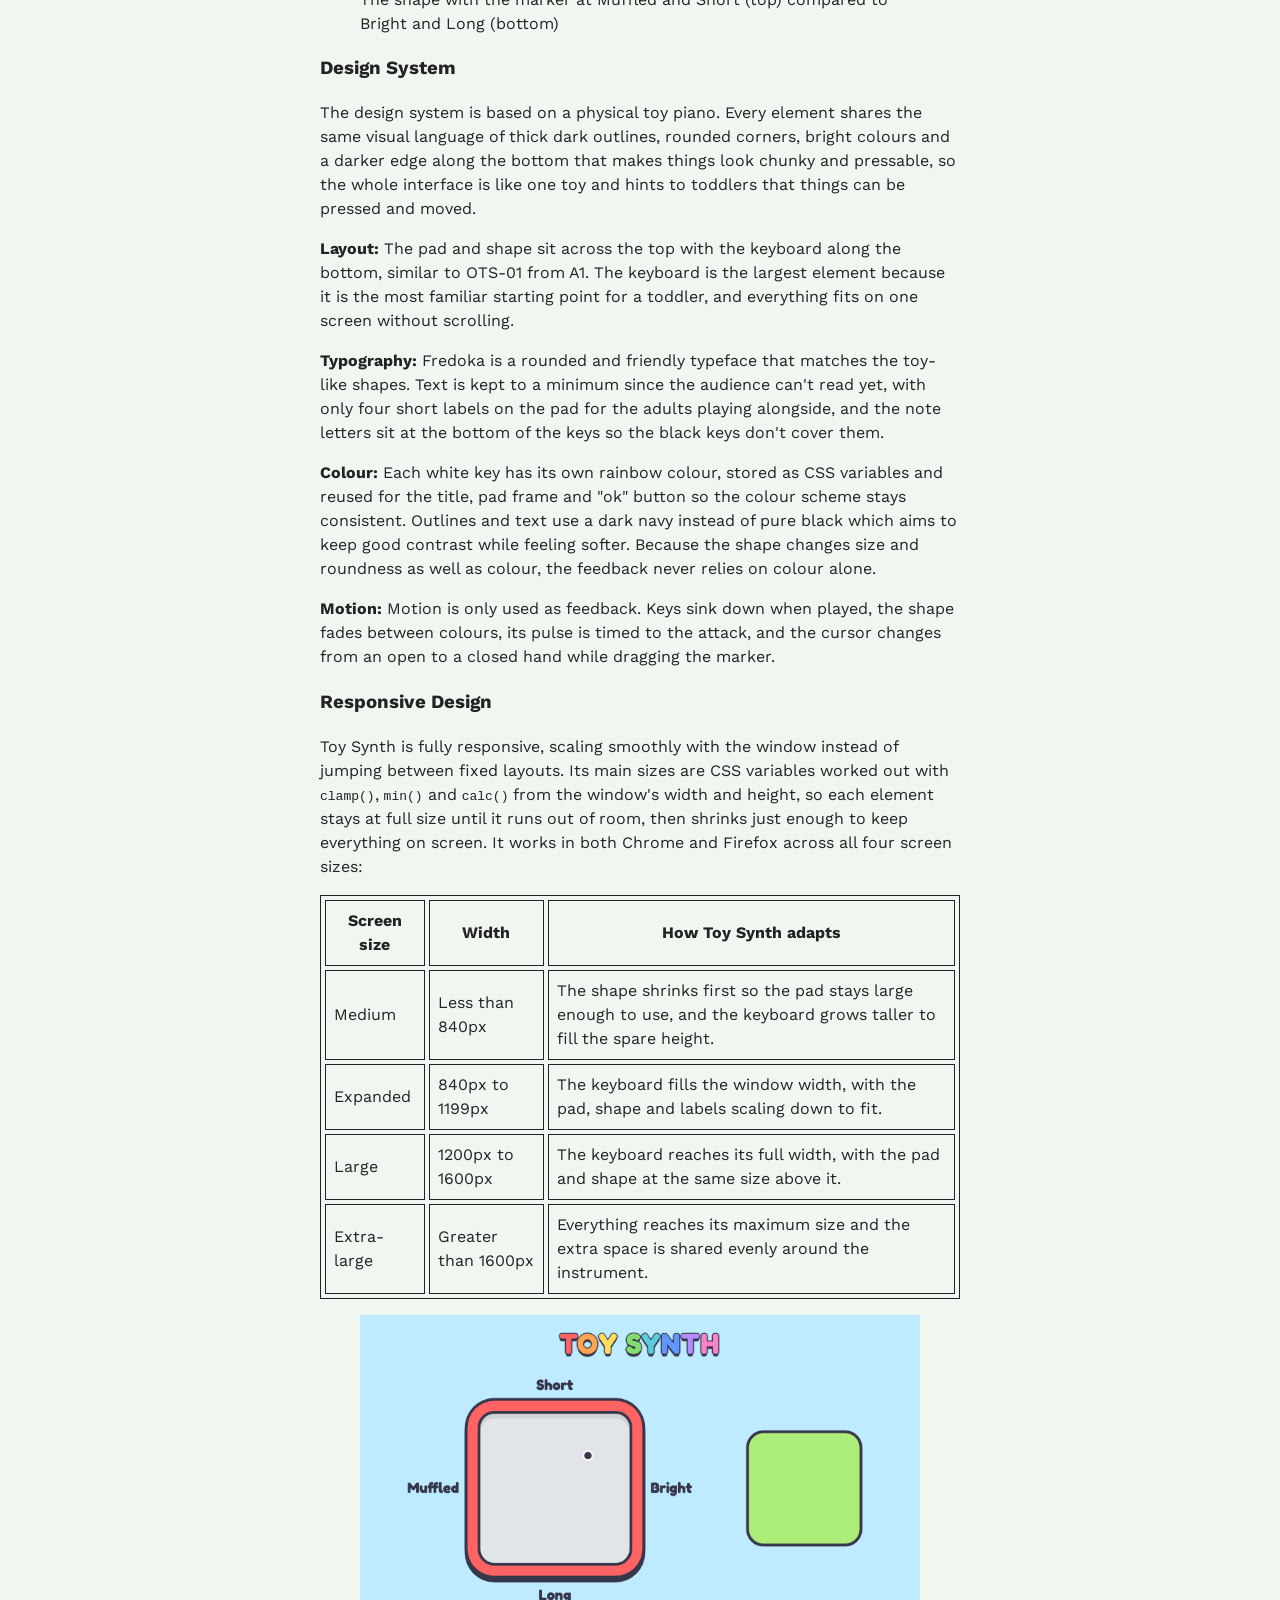
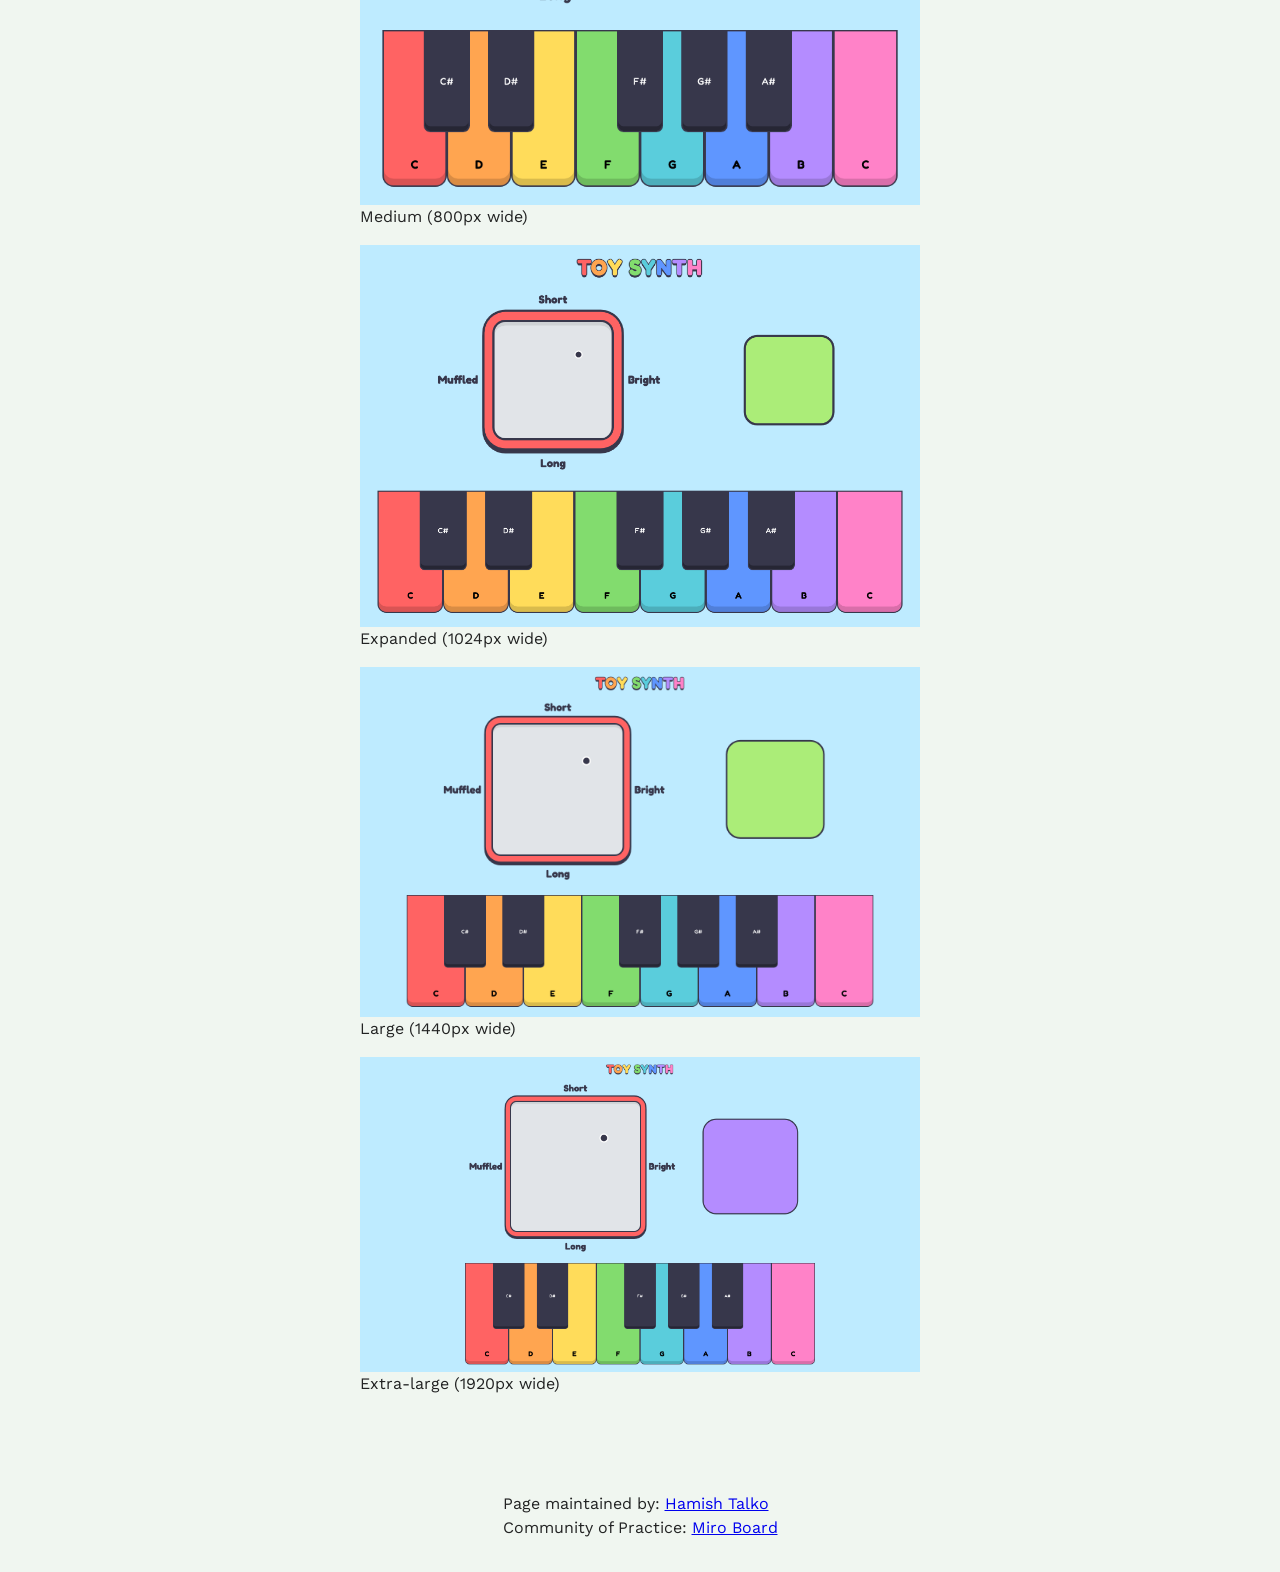
==== commit 9496dfa6: "added screenshots for visual supplementation added screenshots of Toy Synth under the link, a compar" ====
--- a/index.html
+++ b/index.html
@@ -65,6 +65,18 @@
               >Play Toy Synth</a
             >
           </p>
+          <figure class="screenshot">
+            <a
+              href="https://hamishrmit.github.io/audioinstrument-hamish/"
+              target="_blank"
+            >
+              <img
+                src="./assets/toysynth.png"
+                alt="Toy Synth, with a red etch-a-sketch style pad and a green shape above a rainbow coloured piano keyboard"
+              />
+            </a>
+            <figcaption>Toy Synth, the finished instrument</figcaption>
+          </figure>
           <p>
             My earlier assignments can be found using the links on the left, and
             my GitHub profile and community of practice Miro board are linked at
@@ -255,6 +267,20 @@
             shape's current size, so when keys are played quickly the pulses
             blend smoothly into each other.
           </p>
+          <figure class="screenshot">
+            <img
+              src="./assets/toysynth-shape-muffled-short.png"
+              alt="The marker in the top left corner of the pad, between Muffled and Short, with a small blue square shape next to it"
+            />
+            <img
+              src="./assets/toysynth-shape-bright-long.png"
+              alt="The marker in the bottom right corner of the pad, between Bright and Long, with a large, round, pastel yellow shape next to it"
+            />
+            <figcaption>
+              The shape with the marker at Muffled and Short (top) compared to
+              Bright and Long (bottom)
+            </figcaption>
+          </figure>
 
           <h3>Design System</h3>
           <p>
@@ -347,6 +373,36 @@
               </tr>
             </tbody>
           </table>
+          <div class="screenshotGrid">
+            <figure class="screenshot">
+              <img
+                src="./assets/toysynth-medium.png"
+                alt="Toy Synth at medium size, 800 pixels wide"
+              />
+              <figcaption>Medium (800px wide)</figcaption>
+            </figure>
+            <figure class="screenshot">
+              <img
+                src="./assets/toysynth-expanded.png"
+                alt="Toy Synth at expanded size, 1024 pixels wide"
+              />
+              <figcaption>Expanded (1024px wide)</figcaption>
+            </figure>
+            <figure class="screenshot">
+              <img
+                src="./assets/toysynth-large.png"
+                alt="Toy Synth at large size, 1440 pixels wide"
+              />
+              <figcaption>Large (1440px wide)</figcaption>
+            </figure>
+            <figure class="screenshot">
+              <img
+                src="./assets/toysynth-extra-large.png"
+                alt="Toy Synth at extra-large size, 1920 pixels wide"
+              />
+              <figcaption>Extra-large (1920px wide)</figcaption>
+            </figure>
+          </div>
         </section>
       </main>
 
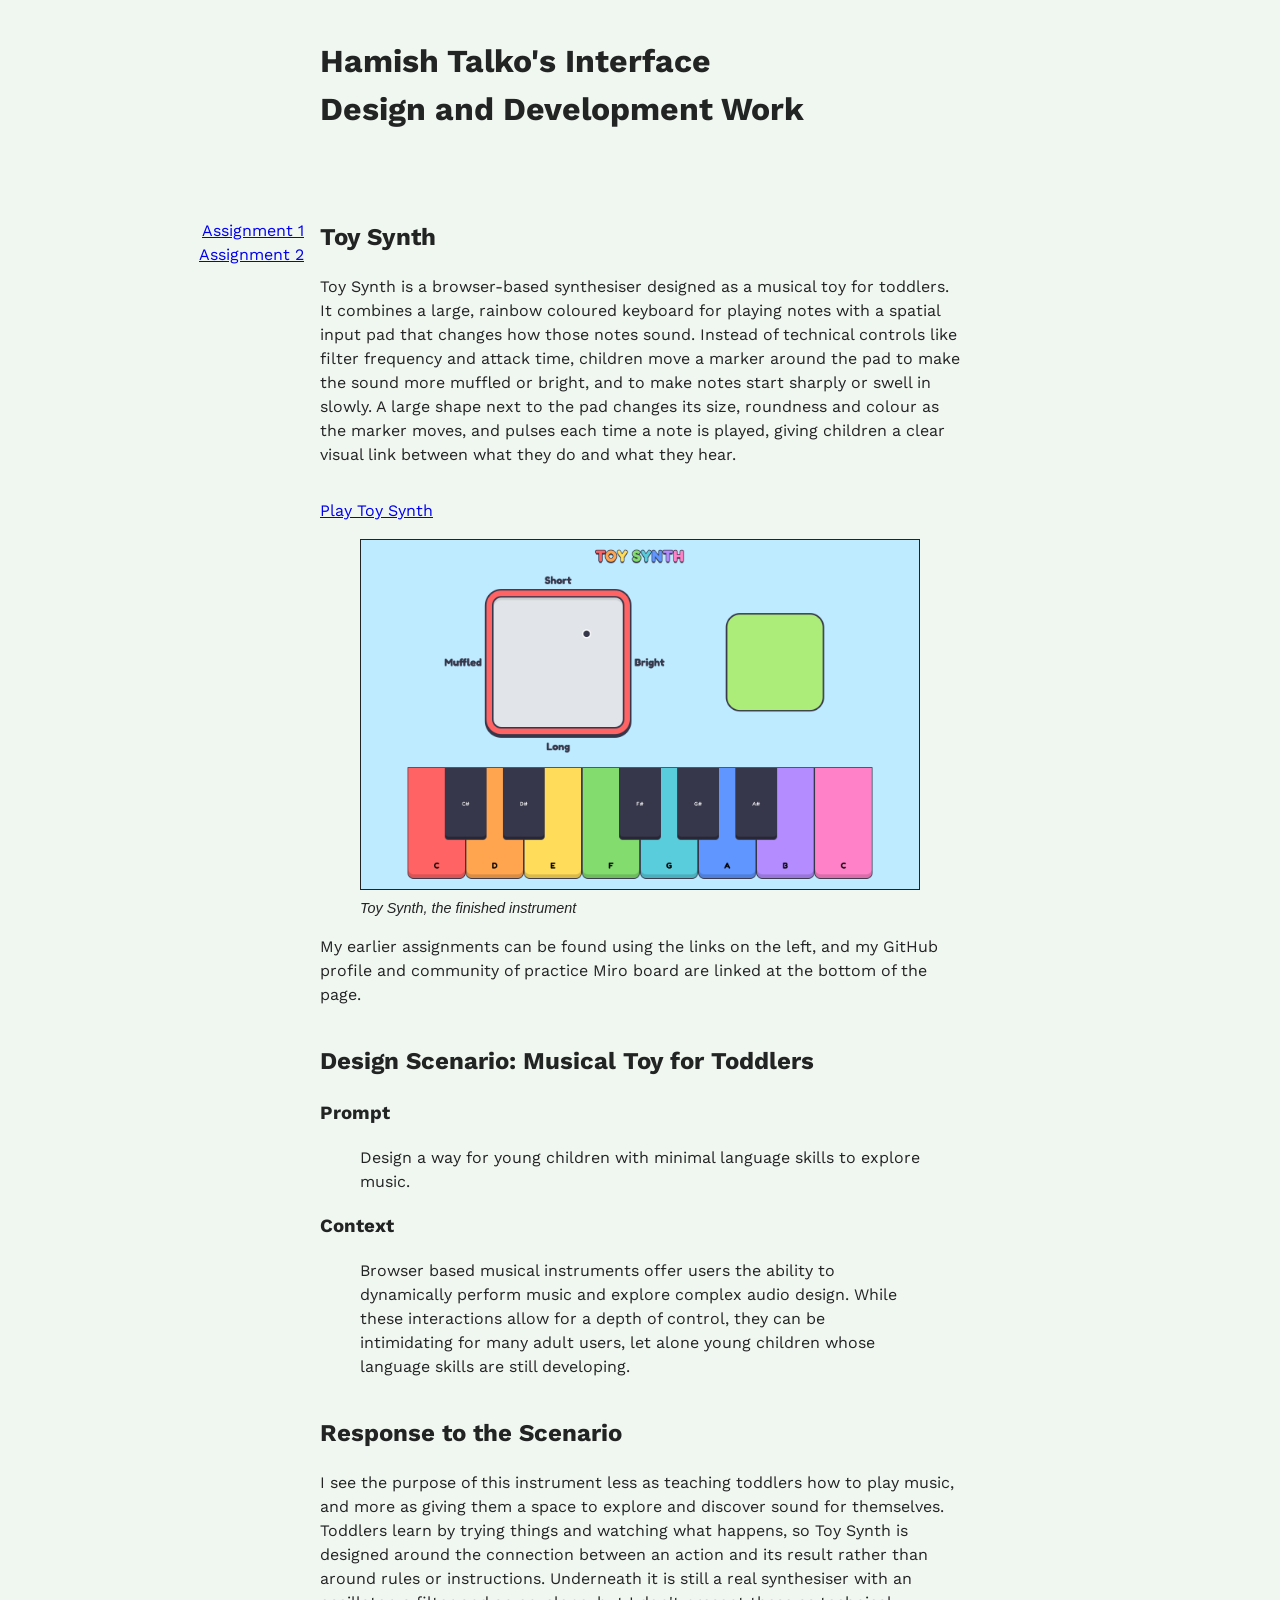
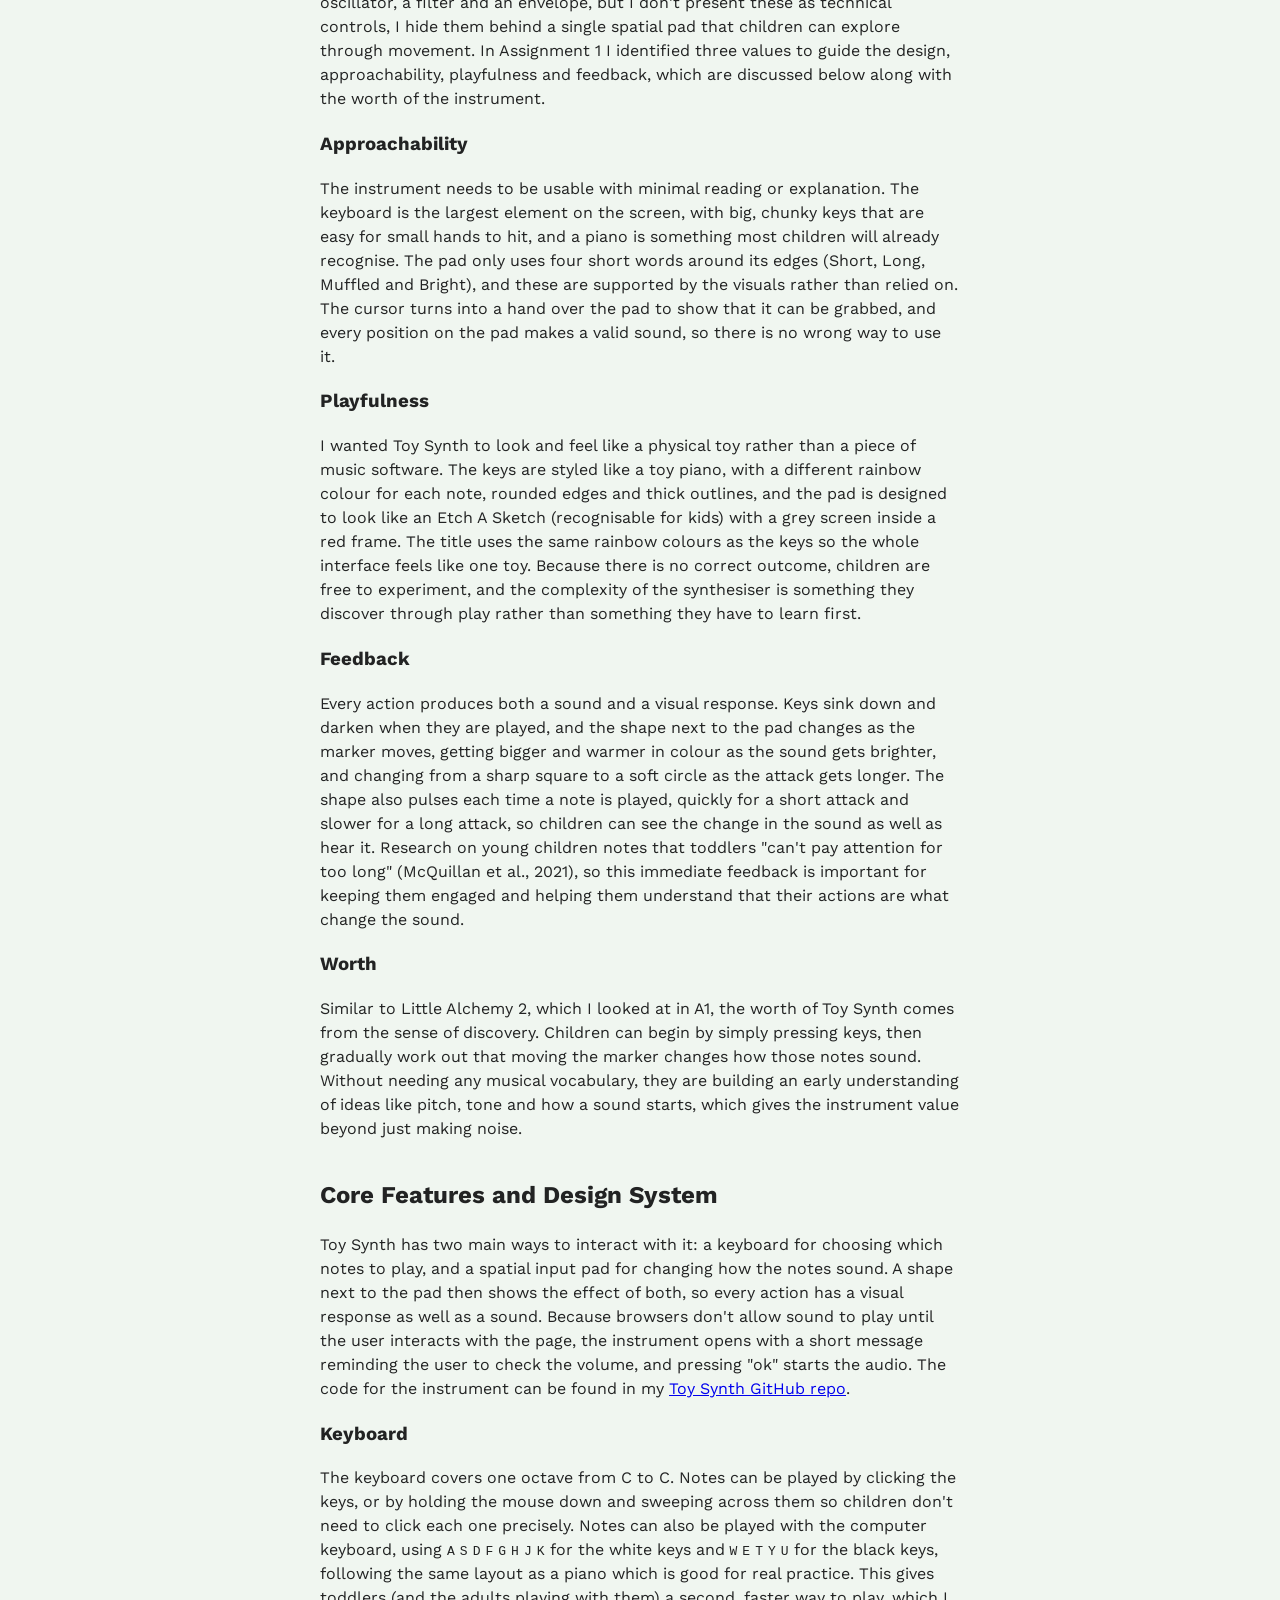
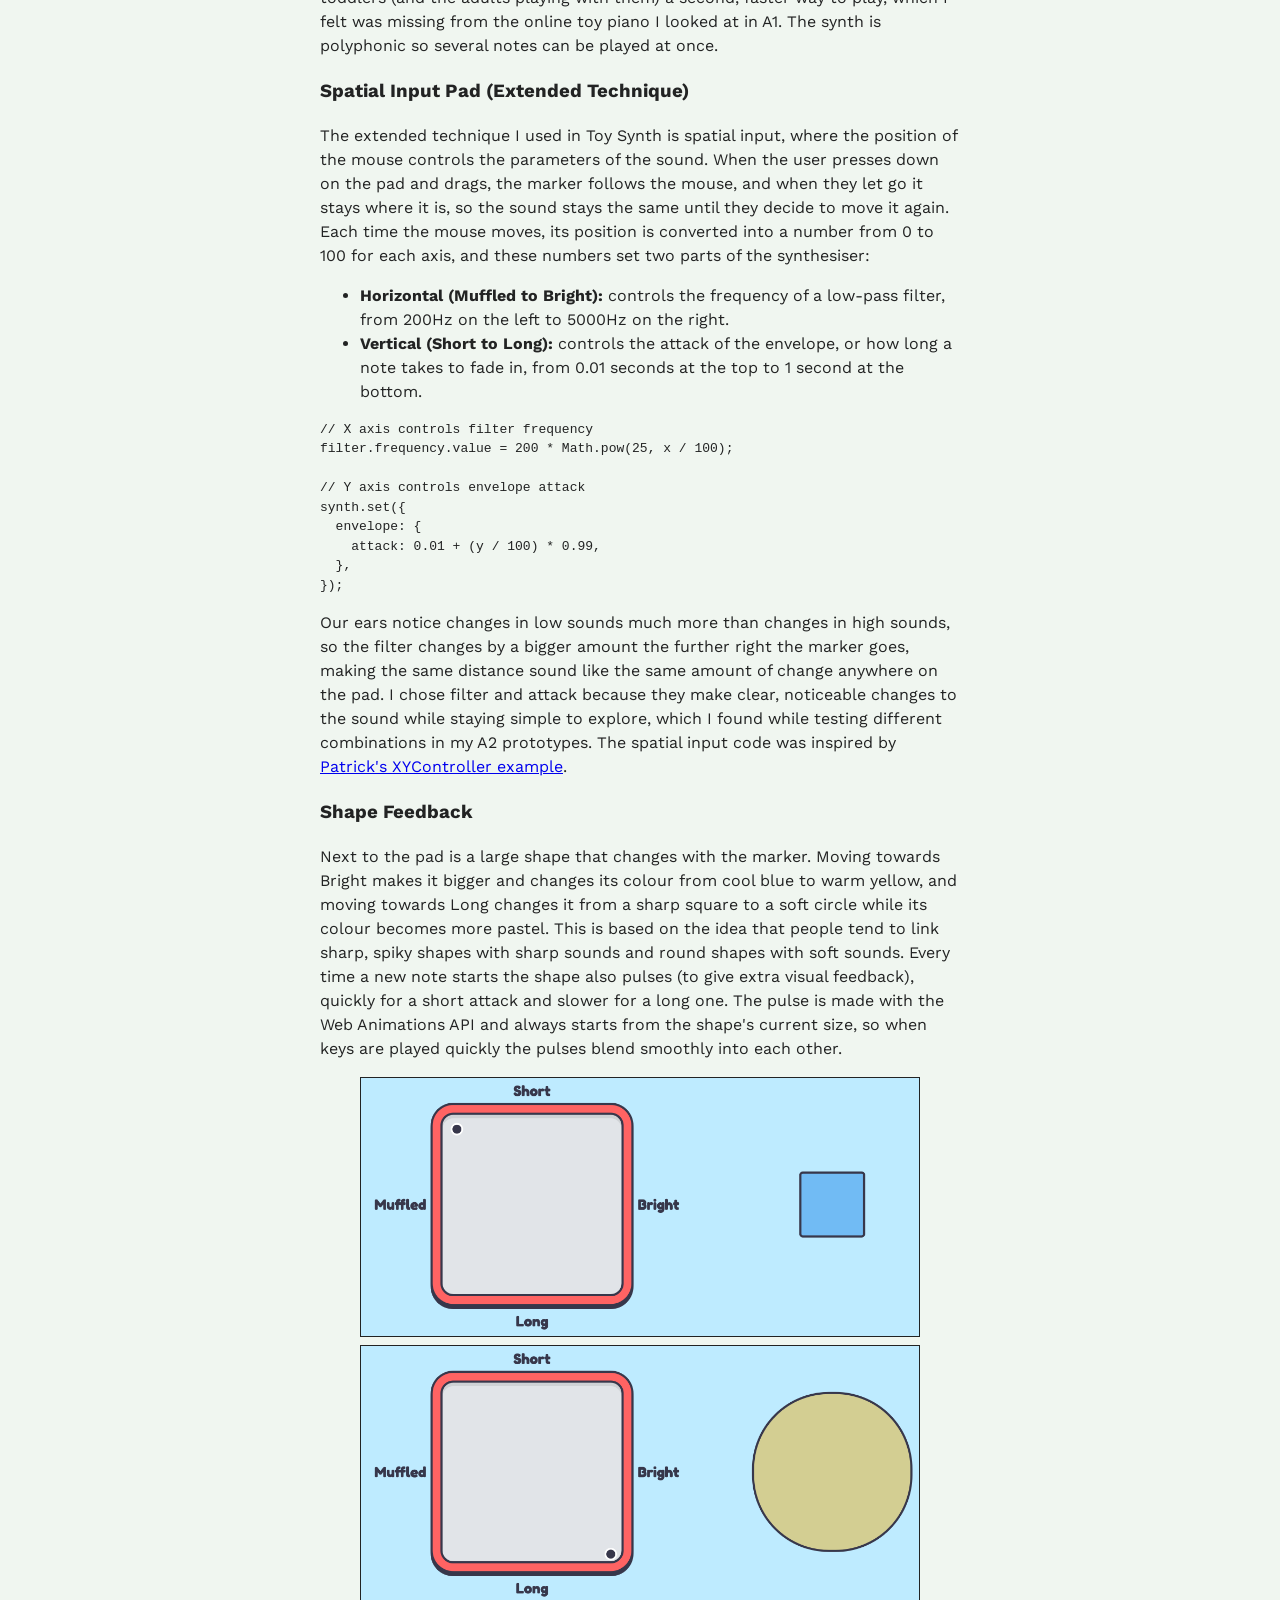
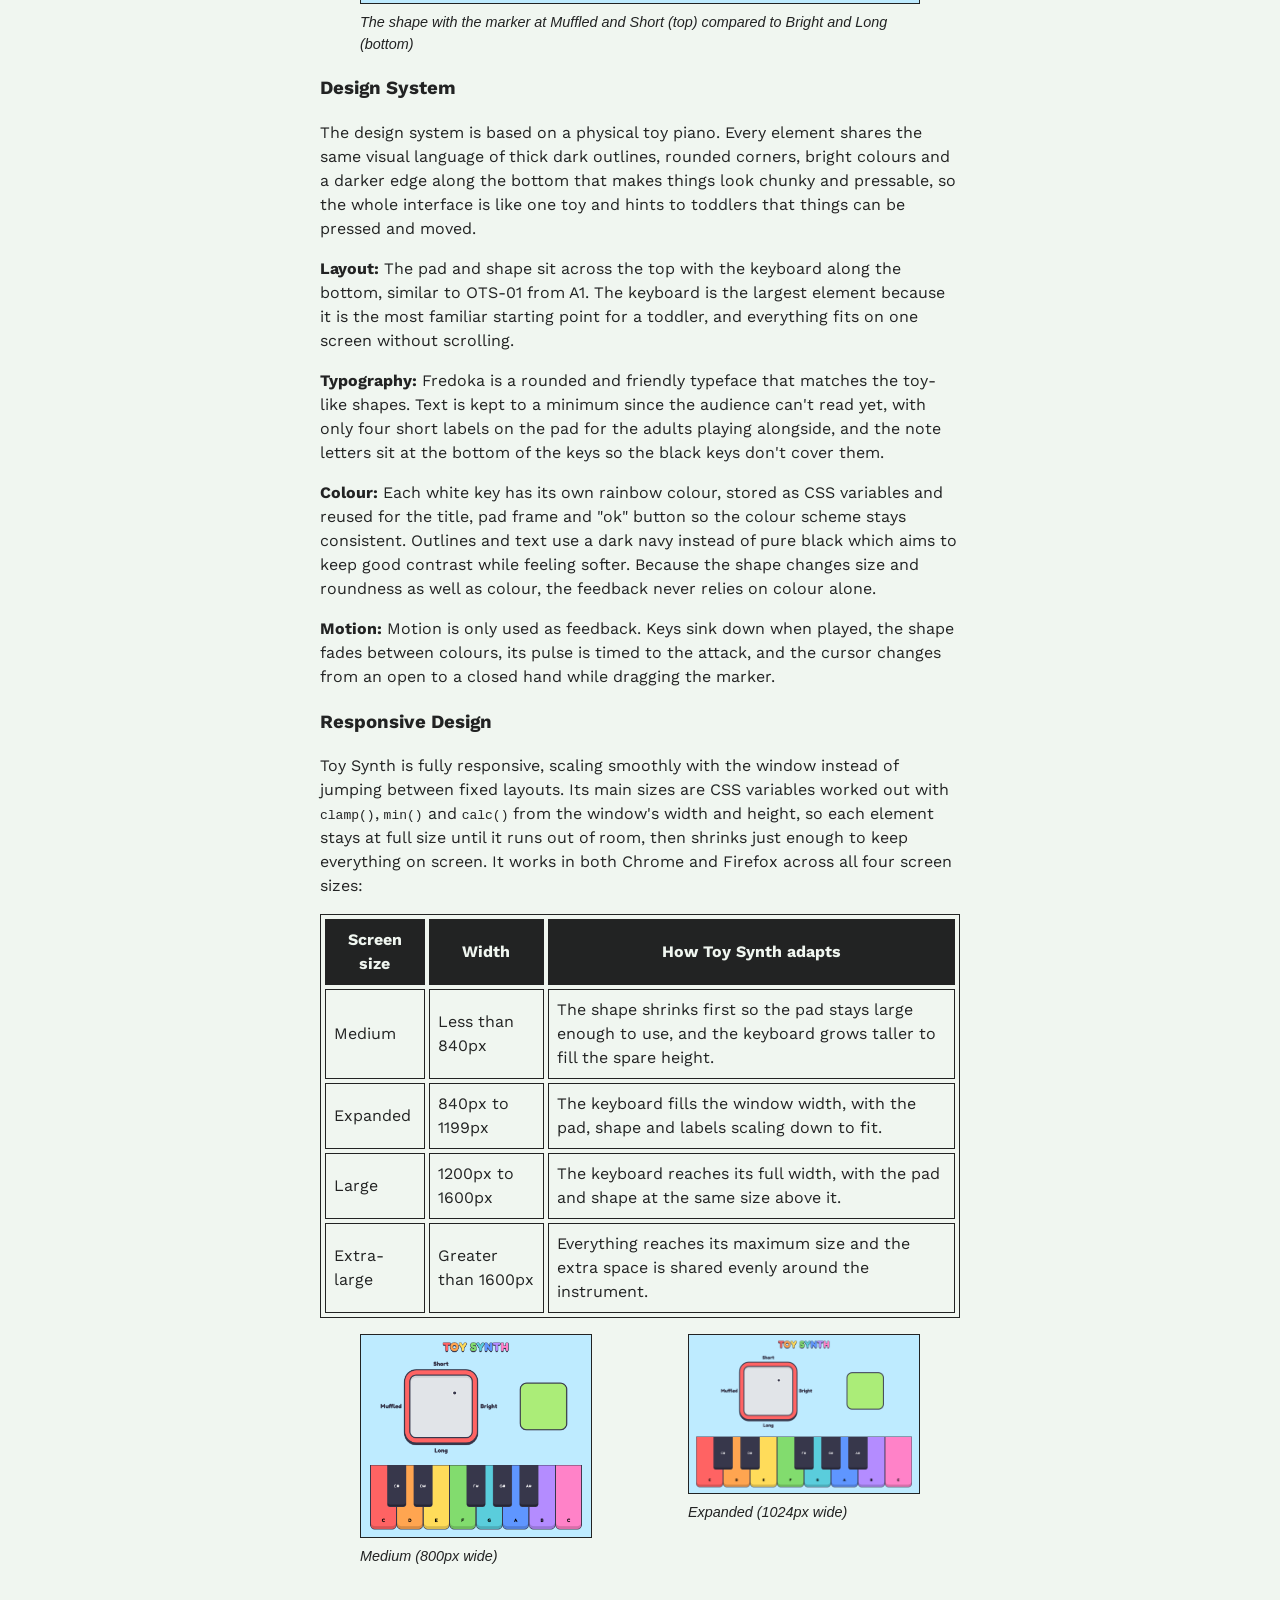
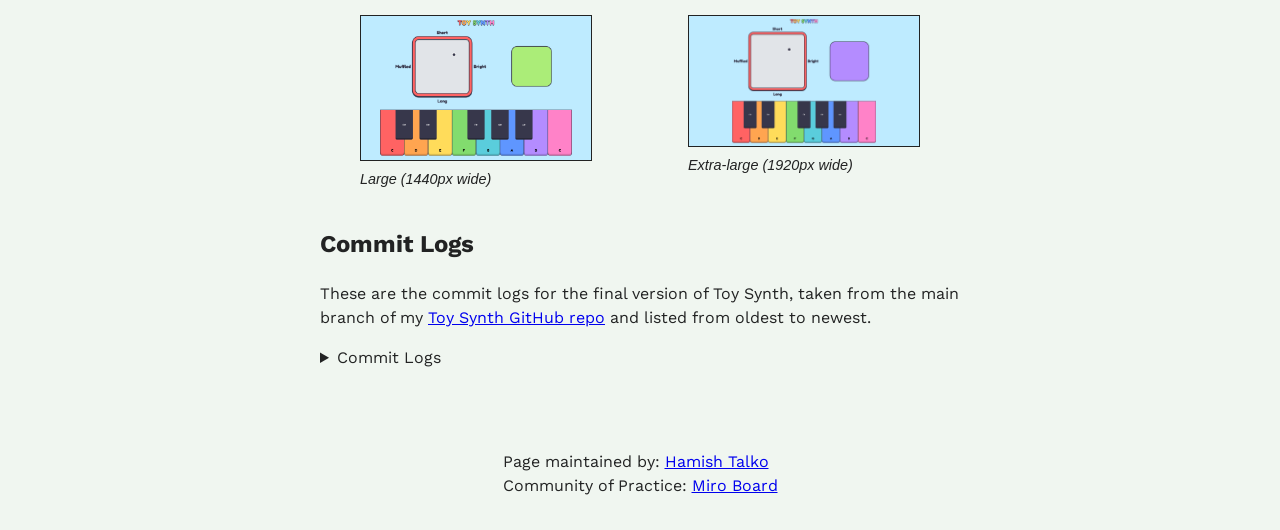
==== commit 09d894c8: "added final commit logs and fixed table styling I added the commit history of the instrument to the " ====
--- a/index.html
+++ b/index.html
@@ -404,6 +404,383 @@
             </figure>
           </div>
         </section>
+
+        <section class="commitLogSection">
+          <h2>Commit Logs</h2>
+          <p>
+            These are the commit logs for the final version of Toy Synth, taken
+            from the main branch of my
+            <a
+              href="https://github.com/hamishrmit/audioinstrument-hamish/commits/main/"
+              target="_blank"
+              >Toy Synth GitHub repo</a
+            >
+            and listed from oldest to newest.
+          </p>
+          <details>
+            <summary>Commit Logs</summary>
+            <table>
+              <thead>
+                <tr>
+                  <th>Author</th>
+                  <th>Date</th>
+                  <th>Subject</th>
+                  <th>Body</th>
+                </tr>
+              </thead>
+              <tbody>
+                <tr>
+                  <td>hamishrmit</td>
+                  <td>Wed Jul 29 15:16:03 2026 +1000</td>
+                  <td>init project</td>
+                  <td>added in basic files, linked into html, added a sound button that works</td>
+                </tr>
+                <tr>
+                  <td>hamishrmit</td>
+                  <td>Wed Aug 12 14:56:42 2026 +1000</td>
+                  <td>added dialog button and audio init</td>
+                  <td>created dialog pop up with button to close it, and added event listener on dialog close to start the audio system</td>
+                </tr>
+                <tr>
+                  <td>hamishrmit</td>
+                  <td>Wed Aug 12 15:56:23 2026 +1000</td>
+                  <td>added font, colour border in css</td>
+                  <td>obtained and embedded a font from google fonts, created colour variables, edited borders</td>
+                </tr>
+                <tr>
+                  <td>hamishrmit</td>
+                  <td>Wed Aug 12 16:14:42 2026 +1000</td>
+                  <td>updated css with my preferred colours</td>
+                  <td>changed some of the default colours from Patrick's example to colours I prefer more</td>
+                </tr>
+                <tr>
+                  <td>hamishrmit</td>
+                  <td>Wed Aug 19 15:49:00 2026 +1000</td>
+                  <td>added event listeners and key button</td>
+                  <td>added a second button and created event listeners and synth for it</td>
+                </tr>
+                <tr>
+                  <td>hamishrmit</td>
+                  <td>Wed Aug 19 15:58:44 2026 +1000</td>
+                  <td>css and js edge case</td>
+                  <td>added in some visual feedback and handled edge cases for key press</td>
+                </tr>
+                <tr>
+                  <td>hamishrmit</td>
+                  <td>Wed Aug 19 16:18:43 2026 +1000</td>
+                  <td>began implementing spatial input</td>
+                  <td>using Patrick's example for reference, have began adding the index html and also created a spatialInput js document</td>
+                </tr>
+                <tr>
+                  <td>hamishrmit</td>
+                  <td>Tue Aug 25 21:35:38 2026 +1000</td>
+                  <td>created basic spatial input field</td>
+                  <td>used Patrick's class example as inspiration to create a spatial input area. utilised mousemove function and added styling in style.css</td>
+                </tr>
+                <tr>
+                  <td>hamishrmit</td>
+                  <td>Tue Aug 25 23:00:14 2026 +1000</td>
+                  <td>made red dot stay still unless user is holding mouse down</td>
+                  <td>added dragging variable and mousedown mouseup mousemove event listeners to make the red dot stay in place unless moved by the user, rather than just following the mouse</td>
+                </tr>
+                <tr>
+                  <td>hamishrmit</td>
+                  <td>Wed Aug 26 14:10:32 2026 +1000</td>
+                  <td>added audio play/pause</td>
+                  <td>added in a function to check current playing state and toggle it to opposite</td>
+                </tr>
+                <tr>
+                  <td>hamishrmit</td>
+                  <td>Wed Aug 26 14:27:06 2026 +1000</td>
+                  <td>added oscillator range</td>
+                  <td>added oscillator range slider to code and function in js</td>
+                </tr>
+                <tr>
+                  <td>hamishrmit</td>
+                  <td>Wed Aug 26 15:57:15 2026 +1000</td>
+                  <td>experimented with random, spatial, and temporal functions</td>
+                  <td>utilised specific functions to play around with different extended techniques; Math.random for random, mousemove for spatial and Temporal for time</td>
+                </tr>
+                <tr>
+                  <td>hamishrmit</td>
+                  <td>Wed Aug 26 16:11:38 2026 +1000</td>
+                  <td>commented out temporal</td>
+                  <td>commented out temporal code in js as I will not be using it for my project</td>
+                </tr>
+                <tr>
+                  <td>hamishrmit</td>
+                  <td>Mon Aug 31 21:12:29 2026 +1000</td>
+                  <td>added keyboard html</td>
+                  <td>added basic buttons in html for the keyboard</td>
+                </tr>
+                <tr>
+                  <td>hamishrmit</td>
+                  <td>Mon Aug 31 21:33:19 2026 +1000</td>
+                  <td>added keyboard styling</td>
+                  <td>added basic styling for the keyboard buttons and keys, including different colours for when the mouse is hovering over a key and when a key is being pressed</td>
+                </tr>
+                <tr>
+                  <td>hamishrmit</td>
+                  <td>Mon Aug 31 21:59:13 2026 +1000</td>
+                  <td>added black keys</td>
+                  <td>added sharp keys to the keyboard and positioned them above the white keys to create a more realistic looking piano layout</td>
+                </tr>
+                <tr>
+                  <td>hamishrmit</td>
+                  <td>Mon Aug 31 22:32:56 2026 +1000</td>
+                  <td>added mouse interaction to keys</td>
+                  <td>used event listeners to make each key play its data-note</td>
+                </tr>
+                <tr>
+                  <td>hamishrmit</td>
+                  <td>Mon Aug 31 22:53:53 2026 +1000</td>
+                  <td>added piano key dragging</td>
+                  <td>added a mouseenter function so that notes also play when the user is holding down their mouse and dragging it over different keys</td>
+                </tr>
+                <tr>
+                  <td>hamishrmit</td>
+                  <td>Tue Sep 1 00:25:00 2026 +1000</td>
+                  <td>added computer key buttons</td>
+                  <td>added event listeners for user's computer keys so that they can play the piano with their keyboard buttons rather than just having to use mouse</td>
+                </tr>
+                <tr>
+                  <td>hamishrmit</td>
+                  <td>Tue Sep 1 21:05:42 2026 +1000</td>
+                  <td>made onscreen keys visually respond</td>
+                  <td>added visual feedback to the onscreen piano keys when notes are played using the computer keyboard</td>
+                </tr>
+                <tr>
+                  <td>hamishrmit</td>
+                  <td>Tue Sep 1 22:43:27 2026 +1000</td>
+                  <td>removed unnecessary class example code</td>
+                  <td>went through and deleted all of the code from the class examples that I wouldn't be using in my project</td>
+                </tr>
+                <tr>
+                  <td>hamishrmit</td>
+                  <td>Tue Sep 1 23:14:43 2026 +1000</td>
+                  <td>fixed glitch where visual feedback wasn't showing</td>
+                  <td>the visual feedback was only showing when the piano was played with computer keys but wasn't showing when played with mouse, I fixed this by adding the active class where it was missing</td>
+                </tr>
+                <tr>
+                  <td>hamishrmit</td>
+                  <td>Wed Sep 9 00:07:23 2026 +1000</td>
+                  <td>updated styling to fit toddler aesthetic</td>
+                  <td>I had my styling as black and purple which does not really fit the aesthetic of a children's toy, so I updated the colour scheme in the style sheet. I also made the 'ok' button a bit bigger and fixed up its border, and added some more fitting font and border to the rest</td>
+                </tr>
+                <tr>
+                  <td>hamishrmit</td>
+                  <td>Tue Sep 15 23:47:47 2026 +1000</td>
+                  <td>made all elements central</td>
+                  <td>used flexbox to align all elements in the centre of the page, rather than everything being on the left</td>
+                </tr>
+                <tr>
+                  <td>hamishrmit</td>
+                  <td>Wed Sep 16 00:44:38 2026 +1000</td>
+                  <td>added synth filter and envelope</td>
+                  <td>added synth filter and envelope settings to js in preparation for the spatial input controlling the sound</td>
+                </tr>
+                <tr>
+                  <td>hamishrmit</td>
+                  <td>Wed Sep 16 01:28:40 2026 +1000</td>
+                  <td>X-value of spatial input controls frequency</td>
+                  <td>made the filter frequency be controlled by the X-value of the red dot in the spatial input. more to the left makes the synth darker/muffled, while more to the right makes it brigher and clearer</td>
+                </tr>
+                <tr>
+                  <td>hamishrmit</td>
+                  <td>Wed Sep 16 02:25:35 2026 +1000</td>
+                  <td>fixed keyboard and mouse conflict</td>
+                  <td>there was a glitch where if a key was played using the computer key and mouse at the same time it would stay playing infinitely. fixed this by tracking mouse and keyboard states separately so notes stop correctly when both inputs are used</td>
+                </tr>
+                <tr>
+                  <td>hamishrmit</td>
+                  <td>Wed Sep 16 02:27:23 2026 +1000</td>
+                  <td>(forgot to fully save previous commit)</td>
+                  <td></td>
+                </tr>
+                <tr>
+                  <td>hamishrmit</td>
+                  <td>Tue Sep 22 22:08:30 2026 +1000</td>
+                  <td>removed focus outline</td>
+                  <td>there was an unnecessary focus outline after a key was clicked so I changed the outline to none</td>
+                </tr>
+                <tr>
+                  <td>hamishrmit</td>
+                  <td>Tue Sep 22 22:27:55 2026 +1000</td>
+                  <td>added computer controls for black keys</td>
+                  <td>made the black keys able to be played by the computer keys W, E, T, Y, and U so that all keys are consistent</td>
+                </tr>
+                <tr>
+                  <td>hamishrmit</td>
+                  <td>Wed Sep 23 01:41:52 2026 +1000</td>
+                  <td>added y-axis attack control + labels</td>
+                  <td>I made the y-axis of the spatial input control the synth envelope attack, and also added labels to each side of the spatial input to explain the sound changes</td>
+                </tr>
+                <tr>
+                  <td>hamishrmit</td>
+                  <td>Mon Sep 28 01:53:02 2026 +1000</td>
+                  <td>checked for any bugs I'd looked over</td>
+                  <td>used AI to scan over my code and check for any bugs I'd looked over before I create all my prototypes. Made the filter change evenly across the pad, fixed notes cutting out when using mouse and keyboard together, and removed duplicate CSS. Also changed 'long attack' and 'short attack' to just 'long' and 'short' due to suggestion from Patrick</td>
+                </tr>
+                <tr>
+                  <td>hamishrmit</td>
+                  <td>Mon Sep 28 21:38:13 2026 +1000</td>
+                  <td>added feedback shape to page</td>
+                  <td>added a large purple shape that will change based on the marker position on the spatial input</td>
+                </tr>
+                <tr>
+                  <td>hamishrmit</td>
+                  <td>Mon Sep 28 21:43:04 2026 +1000</td>
+                  <td>placed shape beside spatial area instead of below it</td>
+                  <td>changed the spatial input section to a row layout so the shape sits next to the pad instead of below it</td>
+                </tr>
+                <tr>
+                  <td>hamishrmit</td>
+                  <td>Mon Sep 28 22:30:57 2026 +1000</td>
+                  <td>changed shape size and roundness with marker position</td>
+                  <td>(asked AI for direction) the shape now grows from small to big left to right and morphs from a square to a circle top to bottom which visually represents the sound changes</td>
+                </tr>
+                <tr>
+                  <td>hamishrmit</td>
+                  <td>Tue Oct 13 22:48:38 2026 +1100</td>
+                  <td>Merge branch 'PrototypeFour'</td>
+                  <td></td>
+                </tr>
+                <tr>
+                  <td>hamishrmit</td>
+                  <td>Tue Oct 13 23:11:44 2026 +1100</td>
+                  <td>combined prototype 4 and 5</td>
+                  <td>combined two of my prototypes. added the shape from the shape feedback prototype beside the spatial input. the shape now changes colour, size and roundness with the marker, while the pad stays white.</td>
+                </tr>
+                <tr>
+                  <td>hamishrmit</td>
+                  <td>Tue Oct 13 23:13:49 2026 +1100</td>
+                  <td>reduced size of spatial area and increased size of piano</td>
+                  <td>the spatial area was too large in comparison to the piano so I fixed up the sizing</td>
+                </tr>
+                <tr>
+                  <td>hamishrmit</td>
+                  <td>Wed Oct 14 00:03:17 2026 +1100</td>
+                  <td>added rainbow colours to keys</td>
+                  <td>gave each white key its own colour from red to pink to make the keyboard look more like a kids toy piano</td>
+                </tr>
+                <tr>
+                  <td>hamishrmit</td>
+                  <td>Wed Oct 14 00:13:58 2026 +1100</td>
+                  <td>rounded keys and added depth</td>
+                  <td>rounded the bottom corners of the keys and added a shadow along the bottom edge so they look chunkier, like plastic toy keys</td>
+                </tr>
+                <tr>
+                  <td>hamishrmit</td>
+                  <td>Wed Oct 14 00:20:16 2026 +1100</td>
+                  <td>made keys press down when played</td>
+                  <td>instead of turning purple the played keys now sink down and darken so they keep their rainbow colour and feel more like pressing a real toy key</td>
+                </tr>
+                <tr>
+                  <td>hamishrmit</td>
+                  <td>Wed Oct 14 00:46:43 2026 +1100</td>
+                  <td>made label text more readable</td>
+                  <td>made the labels around the spatial input larger and bolder so they're easier to read, and also added more of a gap around them</td>
+                </tr>
+                <tr>
+                  <td>hamishrmit</td>
+                  <td>Wed Oct 14 15:07:32 2026 +1100</td>
+                  <td>moved sizing into variables</td>
+                  <td>stored the pad, shape, keyboard, gap and text sizes as variables so they can be changed for different screen sizes when I implement responsive design resizing</td>
+                </tr>
+                <tr>
+                  <td>hamishrmit</td>
+                  <td>Tue Oct 20 20:35:35 2026 +1100</td>
+                  <td>made keyboard scale with aspect ratio</td>
+                  <td>the keyboard height now follows its width so it keeps its proportions at any size, and it also can't get wider than the window</td>
+                </tr>
+                <tr>
+                  <td>hamishrmit</td>
+                  <td>Tue Oct 20 20:57:30 2026 +1100</td>
+                  <td>added extra large screen size</td>
+                  <td>on screens wider than 1600px the pad, shape, keyboard and text I made bigger to fill the space</td>
+                </tr>
+                <tr>
+                  <td>hamishrmit</td>
+                  <td>Tue Oct 20 21:18:58 2026 +1100</td>
+                  <td>added expanded screen size</td>
+                  <td>on screens narrower than 1200px or short windows the instrument shrinks so it fits without scrolling</td>
+                </tr>
+                <tr>
+                  <td>hamishrmit</td>
+                  <td>Tue Oct 20 22:07:41 2026 +1100</td>
+                  <td>added medium screen size</td>
+                  <td>on screens narrower than 840px or very short windows the instrument uses its smallest layout with less spacing</td>
+                </tr>
+                <tr>
+                  <td>hamishrmit</td>
+                  <td>Wed Oct 21 01:32:47 2026 +1100</td>
+                  <td>make instrument scale smoothly with window size</td>
+                  <td>i made the pad, shape, keyboard and gap now scale smoothly with the window using clamp and min instead of jumping between fixed sizes at each breakpoint because it was very choppy. also made it so resize only happens when window is too small to fit</td>
+                </tr>
+                <tr>
+                  <td>hamishrmit</td>
+                  <td>Wed Oct 21 14:35:29 2026 +1100</td>
+                  <td>restructured layout to fill the screen better</td>
+                  <td>the layout of the page needed some work. the page now fills the window height and the keyboard stretches wider. the pad and shape spread across the same width as the keyboard. I also made the shape be the same size as the pad and the key letters sit at the bottom of the keys so the black keys don't cover them</td>
+                </tr>
+                <tr>
+                  <td>hamishrmit</td>
+                  <td>Wed Oct 21 14:37:30 2026 +1100</td>
+                  <td>changed name</td>
+                  <td>changed name of project from 'audio instrument' to 'toy synth'</td>
+                </tr>
+                <tr>
+                  <td>hamishrmit</td>
+                  <td>Sat Oct 24 01:25:19 2026 +1100</td>
+                  <td>changed pad cursor to a grabbing hand</td>
+                  <td>the cursor over the pad is now an open hand that closes while dragging, making it clearer the pad can be clicked and dragged, since before it was just a crosshair which isn't very obvious. Also made the marker ignore the mouse so clicking directly on it works</td>
+                </tr>
+                <tr>
+                  <td>hamishrmit</td>
+                  <td>Sat Oct 24 01:26:38 2026 +1100</td>
+                  <td>updated sound warning popup</td>
+                  <td>changed it from 'hi i'm going to make some sound' to a warning that is more appropriate</td>
+                </tr>
+                <tr>
+                  <td>hamishrmit</td>
+                  <td>Sat Oct 24 01:47:13 2026 +1100</td>
+                  <td>resized and centred black keys</td>
+                  <td>received feedback from my teacher Patrick that the black keys looked too small compared to the white keys, so I made the black keys wider and longer so they're more in proportion with the white keys, and centred each one exactly</td>
+                </tr>
+                <tr>
+                  <td>hamishrmit</td>
+                  <td>Sat Oct 24 14:45:18 2026 +1100</td>
+                  <td>made shape pulse when a note is played</td>
+                  <td>got feedback from Patrick that it was a missed opportunity to not have the shape give visual feedback when a note is played, so the shape now pulses each time a note starts. The pulse is quick with a short attack and slow with a long attack. had to use claude's help for this</td>
+                </tr>
+                <tr>
+                  <td>hamishrmit</td>
+                  <td>Mon Oct 26 16:07:18 2026 +1100</td>
+                  <td>made all resizing smooth and fill space better</td>
+                  <td>the resizing didn't feel as smooth as it could be and it felt like there was empty space that could be utilised better, so I asked claude for advice. Text sizes now scale smoothly with the window instead of jumping at breakpoints, so the media queries have been removed. The pad now uses the full available height, takes priority over the shape on narrow windows, and the keyboard grows taller to fill leftover space.</td>
+                </tr>
+                <tr>
+                  <td>hamishrmit</td>
+                  <td>Mon Oct 26 16:12:11 2026 +1100</td>
+                  <td>made pad label text slightly bigger</td>
+                  <td>the labels on the spatial input area felt like they were slightly too small so I increased the rem</td>
+                </tr>
+                <tr>
+                  <td>hamishrmit</td>
+                  <td>Mon Oct 26 17:20:35 2026 +1100</td>
+                  <td>made shape pulse smoother when notes are played quickly</td>
+                  <td>when notes were played quickly, the shape pulse feedback would be very jumpy, so I wanted to make it smoother. (needed claudes help for this too) The pulse now starts from the shape's current size instead of snapping back, so playing notes quickly looks smooth. Also shortened the pulse for long attacks</td>
+                </tr>
+                <tr>
+                  <td>hamishrmit</td>
+                  <td>Mon Oct 26 20:00:45 2026 +1100</td>
+                  <td>redesigned title, pad and buttons to match the keyboard</td>
+                  <td>gave the title rainbow key-coloured letters with a chunky outline, styled the ok button like a piano key, and restyled the pad as an etch-a-sketch typa thing with a grey screen inside a red toy frame. Added extra padding to the labels to accommodate the larger pad frame, the shape outline matches the pad border, and key colours are stored as shared variables.</td>
+                </tr>
+              </tbody>
+            </table>
+          </details>
+        </section>
       </main>
 
       <!-- this is an empty element which helps with spacing -->
--- a/style.css
+++ b/style.css
@@ -149,7 +149,7 @@
   /*here i'm providing colour as a separate declaration because i'm using a custom property defined in my style.css */
   /*writing it by itself with a fallback (the black declared in the original border value) means if it can't be found
     something will still display*/
-  border-color: var(--colour-02);
+  border-color: var(--colour-1);
 }
 
 table {
@@ -162,6 +162,32 @@
 }
 
 th {
-  background-color: var(--colour-02);
-  color: var(--colour-01);
+  background-color: var(--colour-1);
+  color: var(--colour-2);
 }
+
+/* screenshots of the finished instrument */
+.screenshot {
+  display: flex;
+  flex-direction: column;
+  gap: 0.5rem;
+  margin-block: 1rem;
+}
+
+.screenshot img {
+  width: 100%;
+  height: auto;
+  border: solid 1px var(--colour-1);
+}
+
+.screenshot figcaption {
+  font-size: 0.9rem;
+  font-style: italic;
+}
+
+/* the four screen size screenshots sit in a 2 by 2 grid */
+.screenshotGrid {
+  display: grid;
+  grid-template-columns: 1fr 1fr;
+  gap: 1rem;
+}
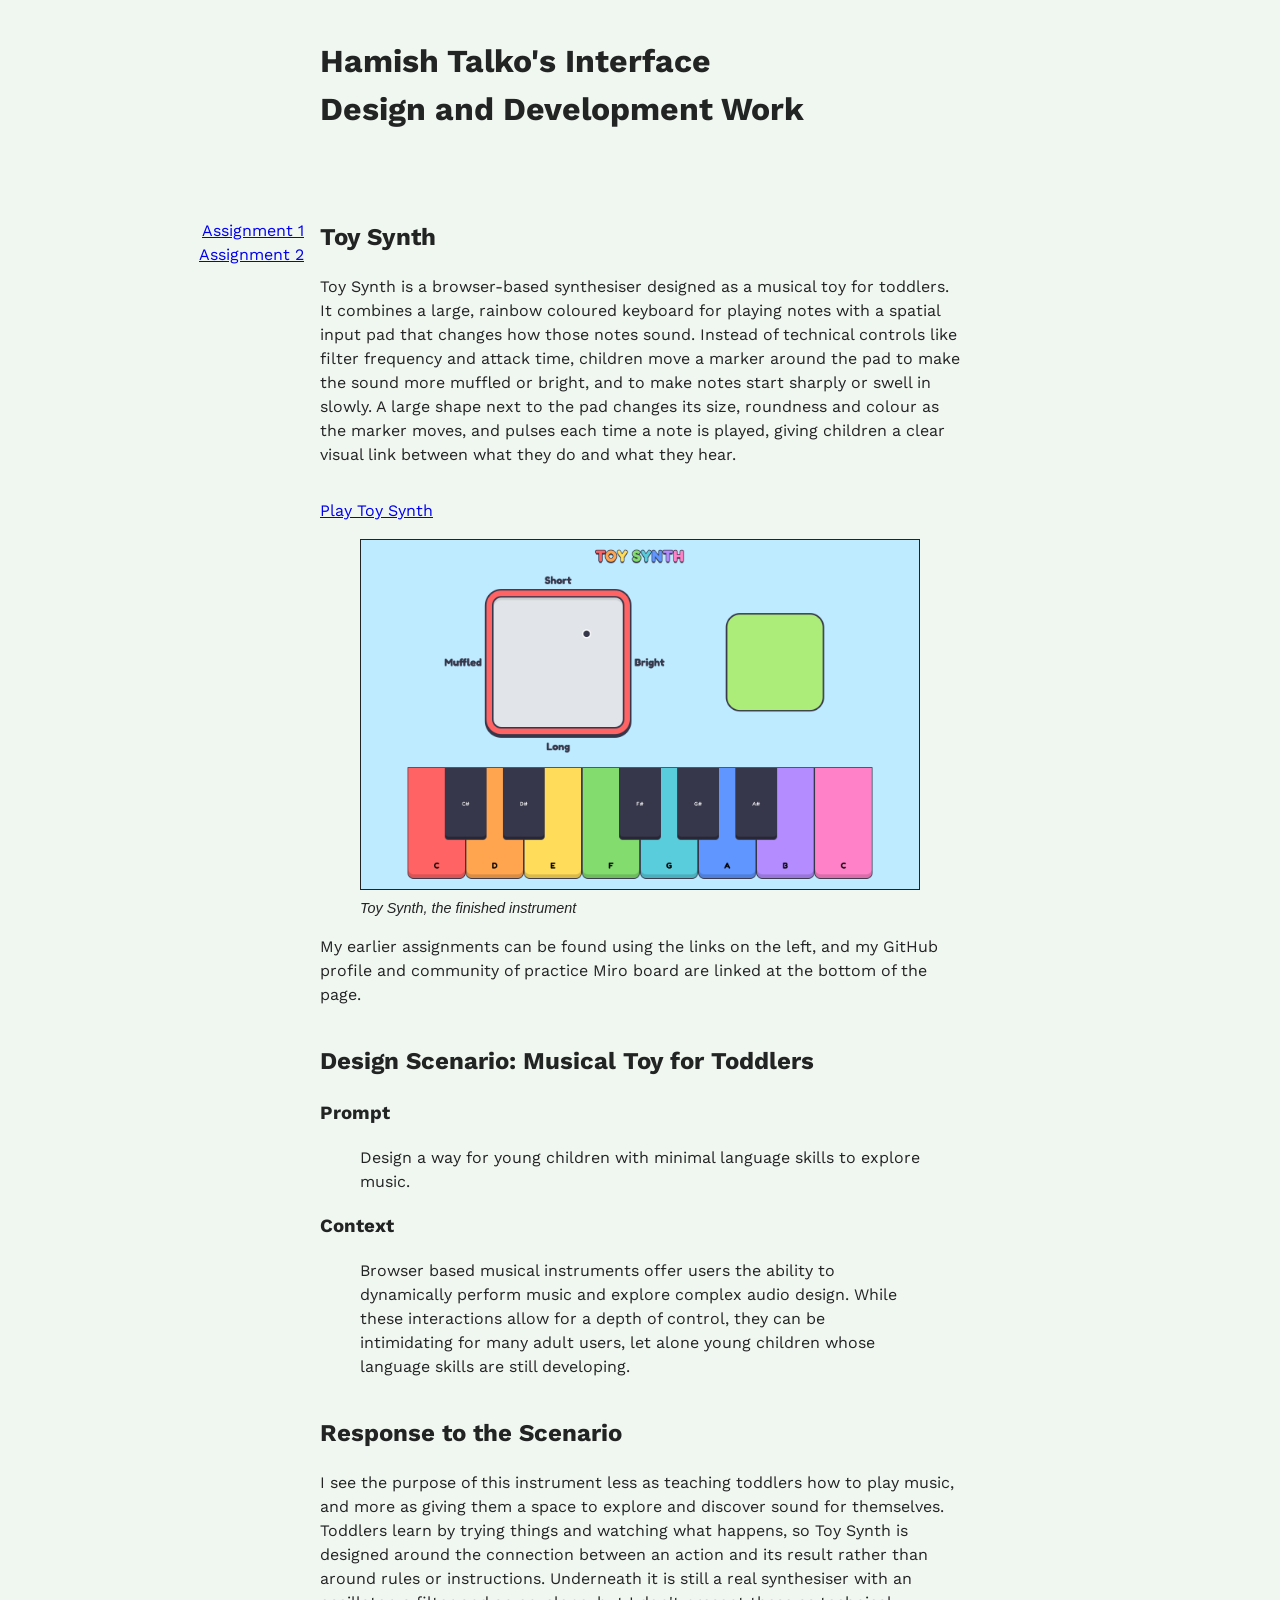
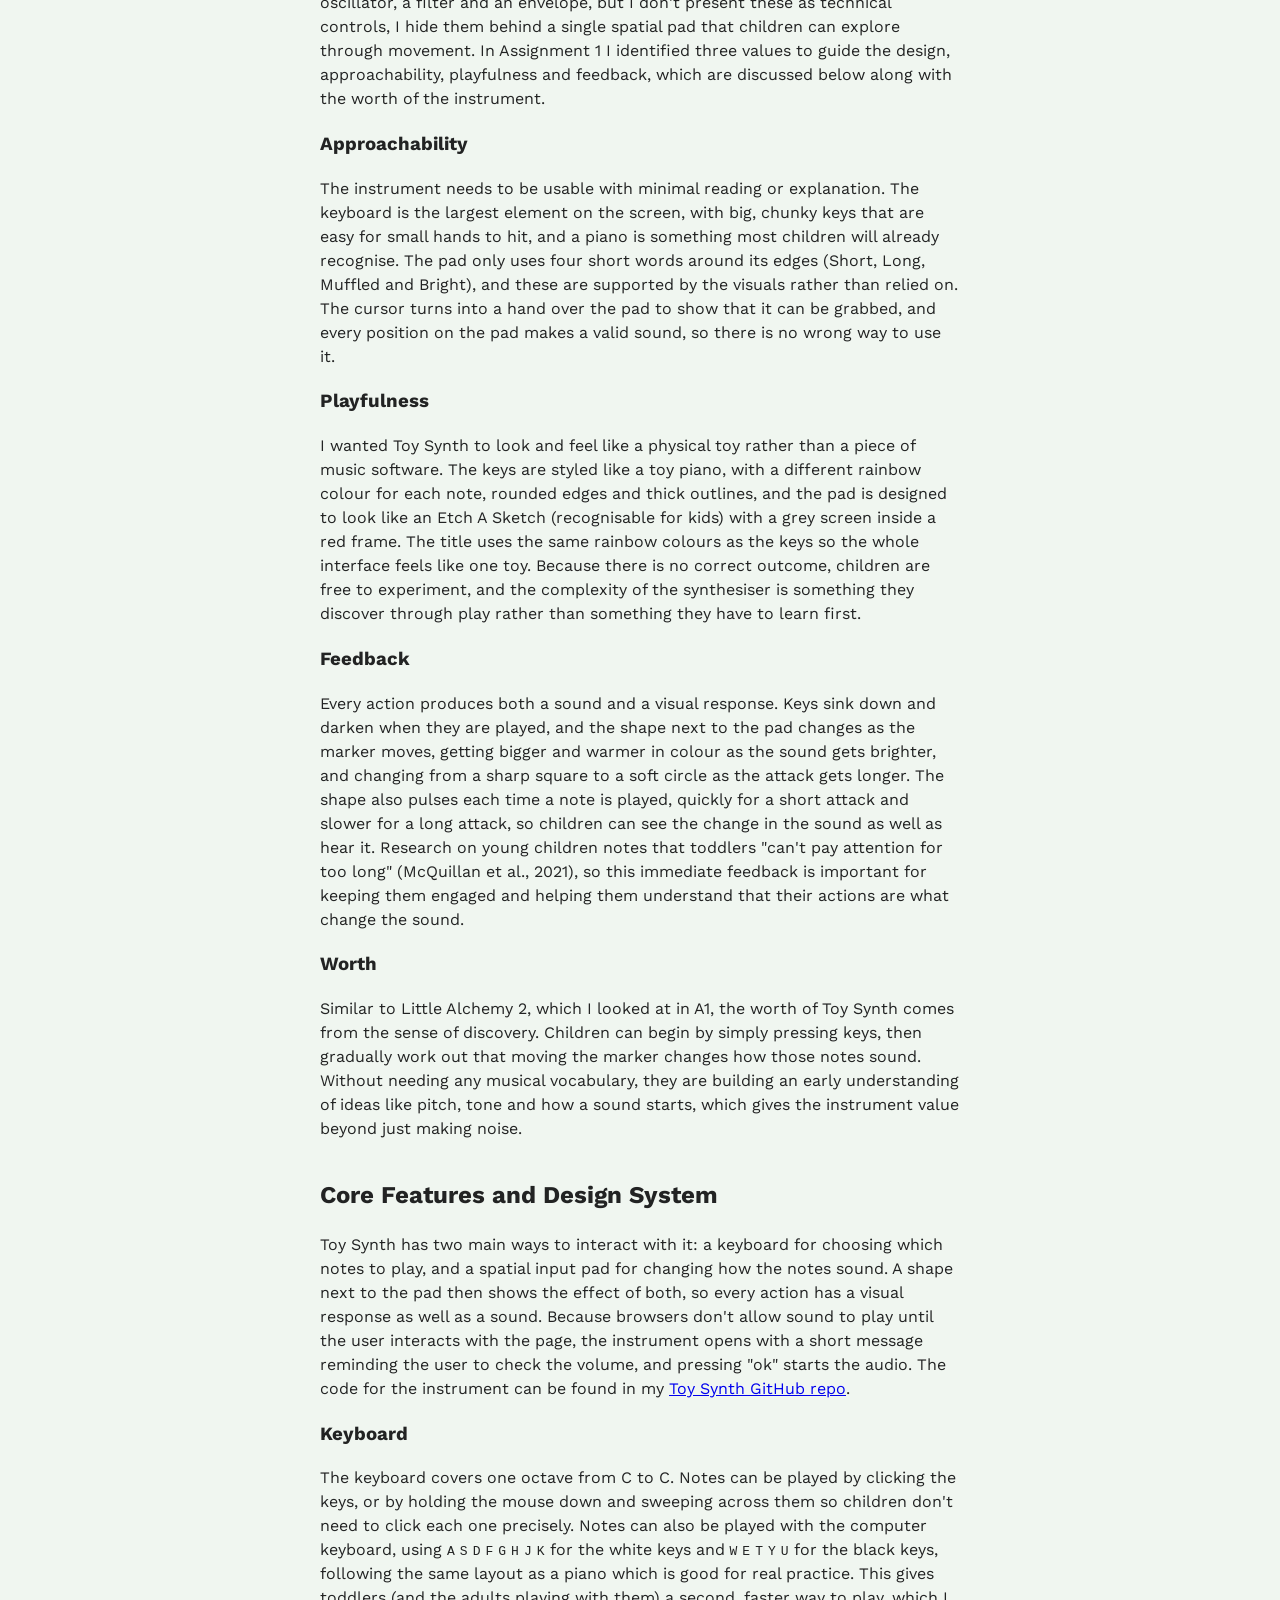
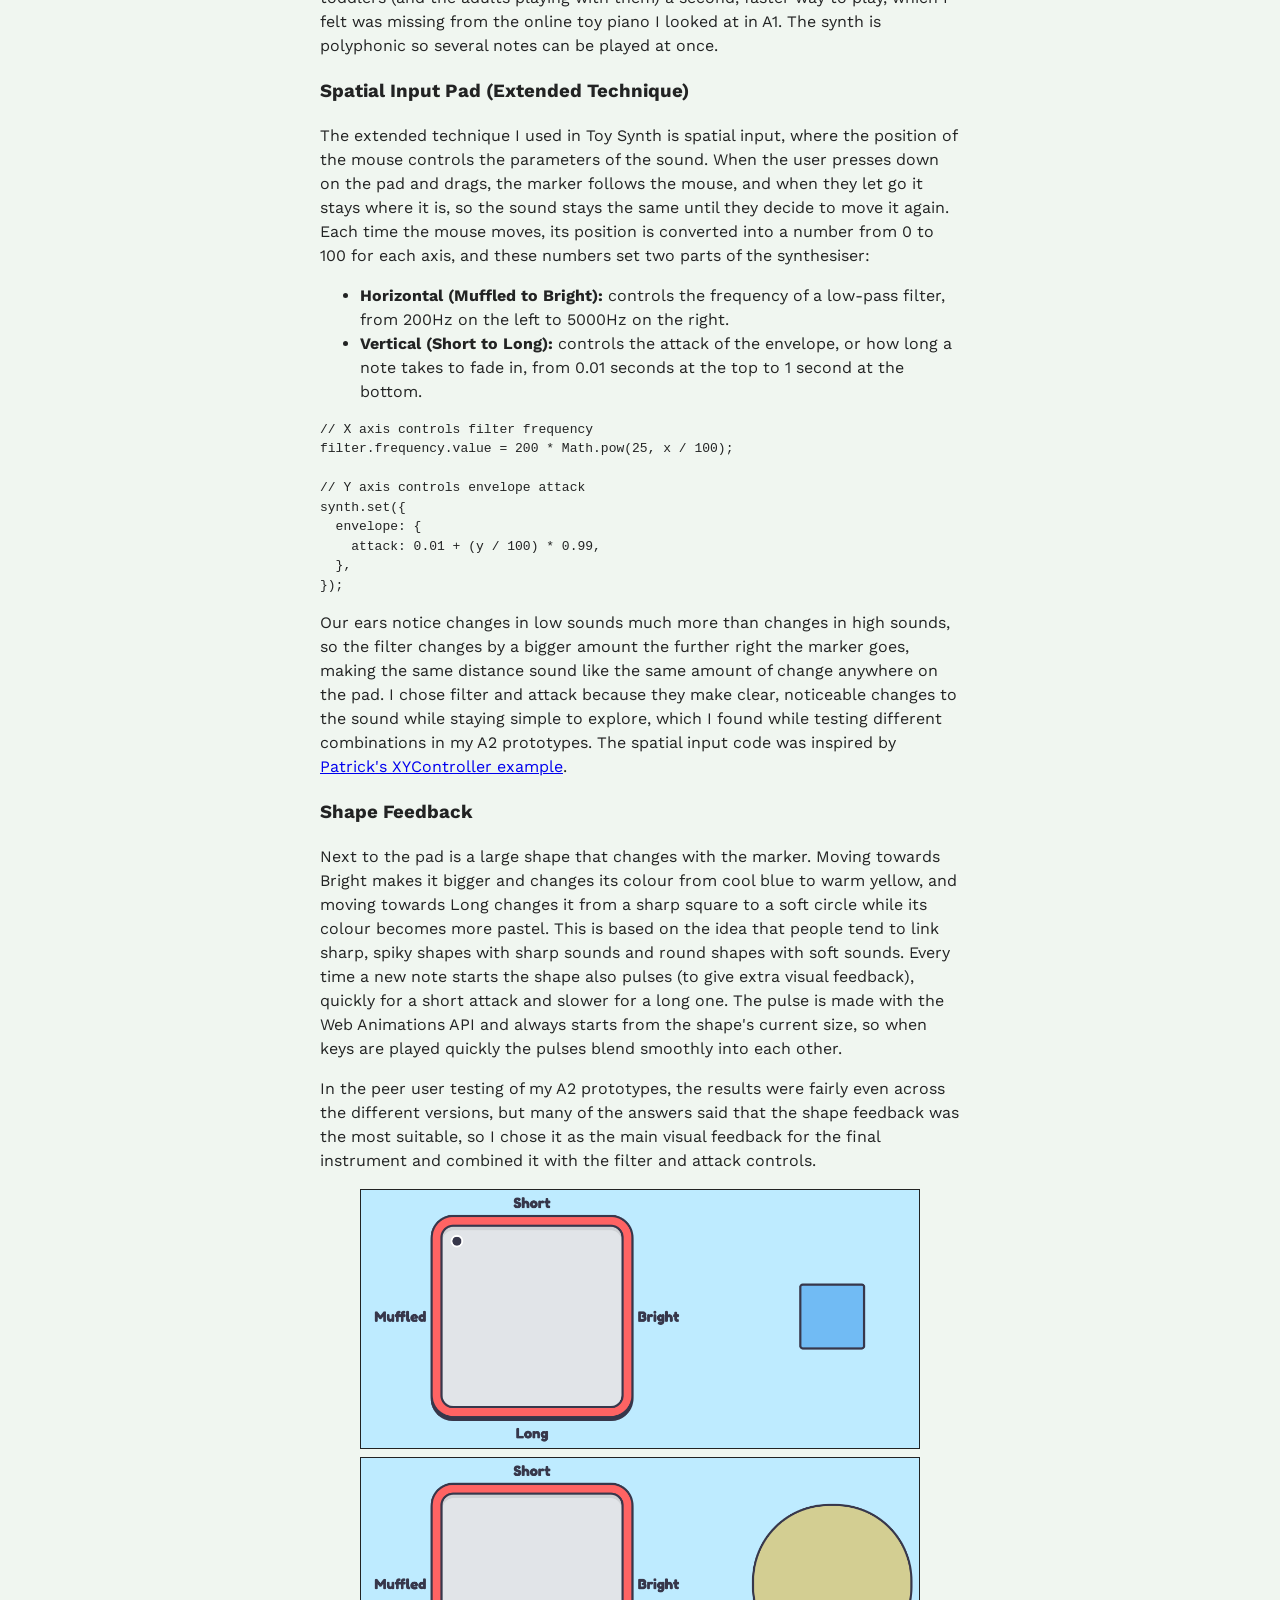
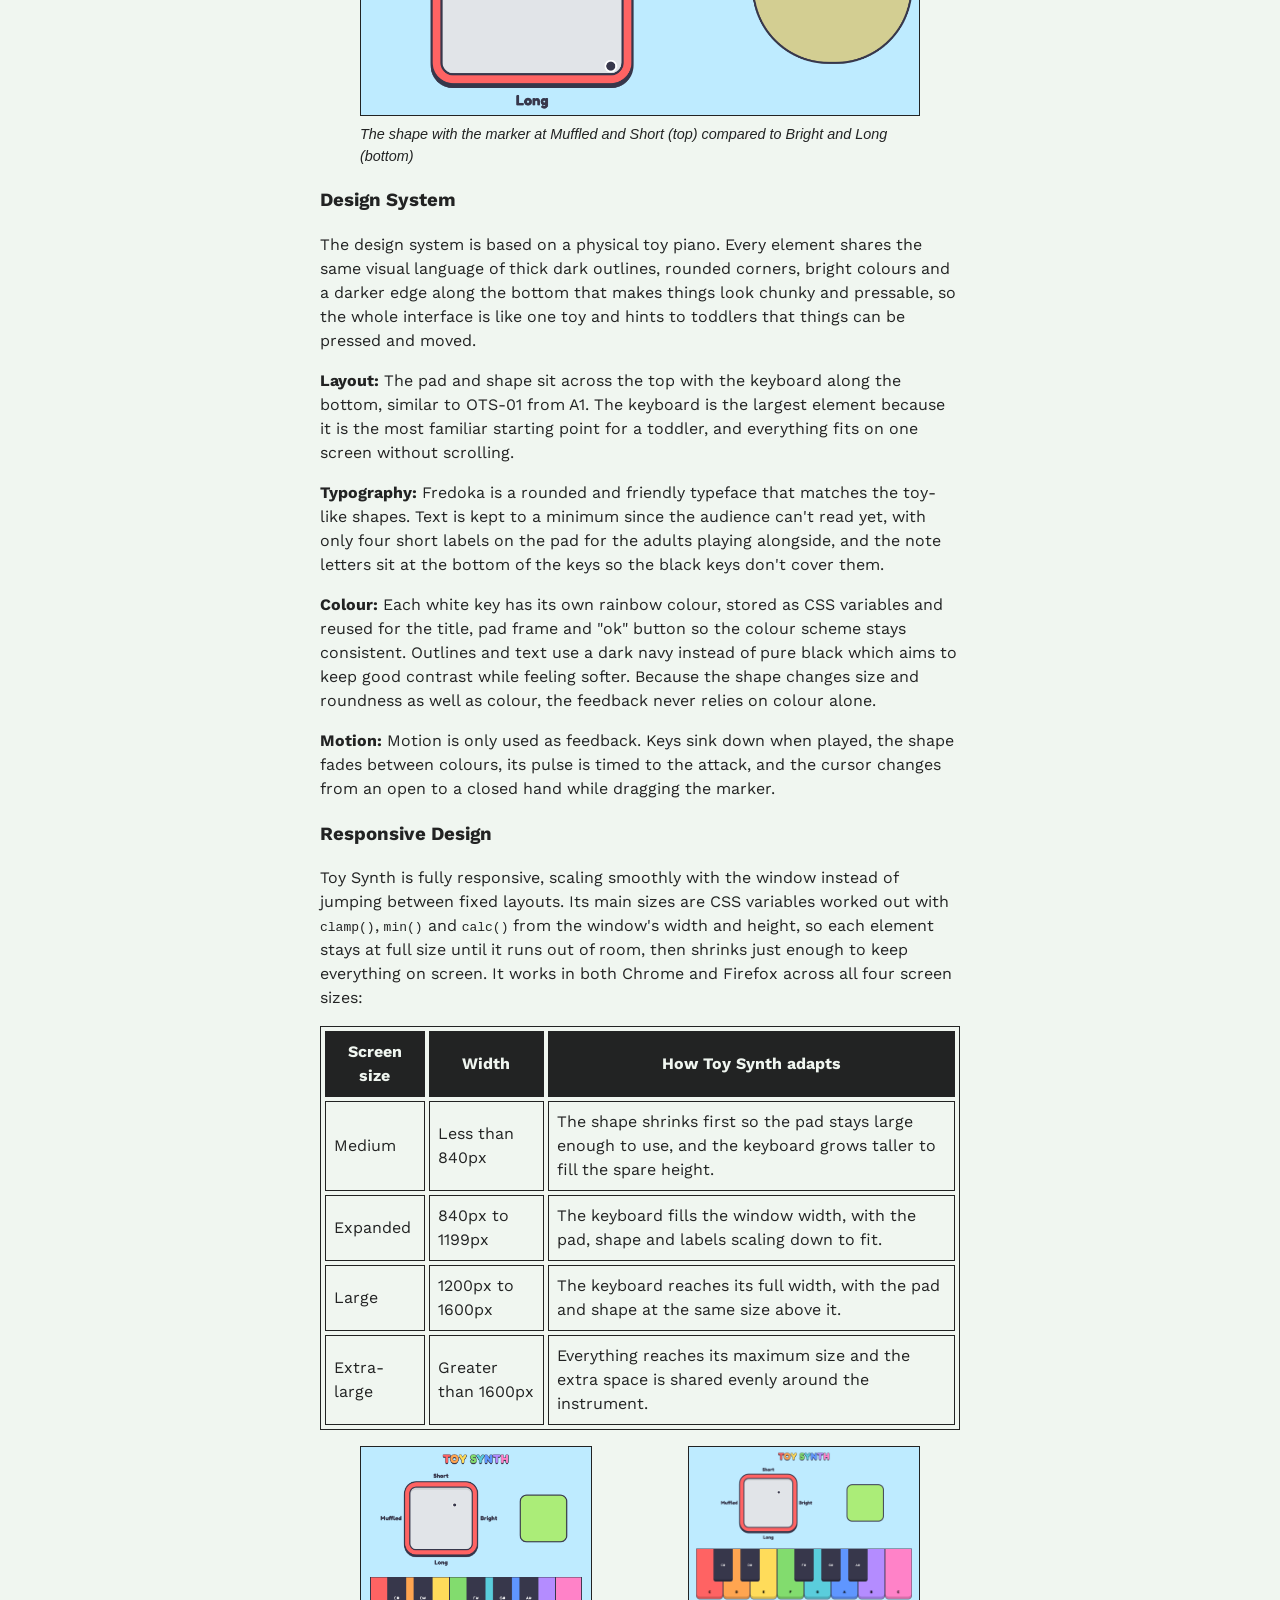
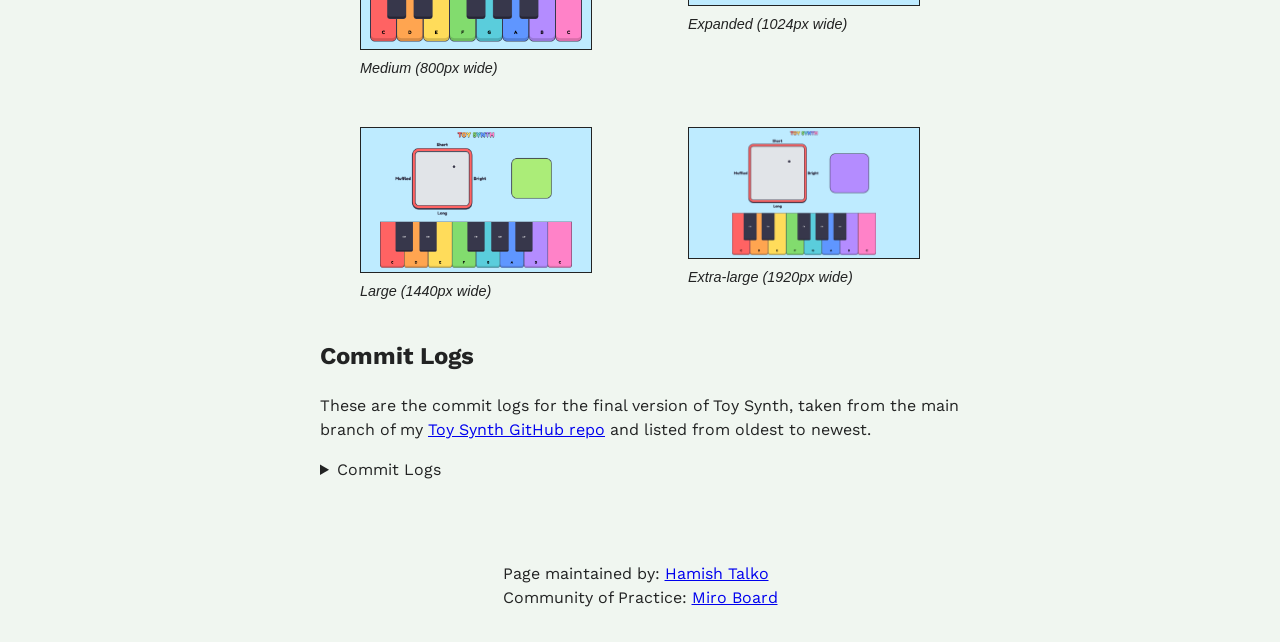
==== commit b6ad4b28: "added a bit abt the user testing results realised i'd forgotten to talk about the user testing resul" ====
--- a/index.html
+++ b/index.html
@@ -266,6 +266,13 @@
             pulse is made with the Web Animations API and always starts from the
             shape's current size, so when keys are played quickly the pulses
             blend smoothly into each other.
+          </p>
+          <p>
+            In the peer user testing of my A2 prototypes, the results were
+            fairly even across the different versions, but many of the answers
+            said that the shape feedback was the most suitable, so I chose it as
+            the main visual feedback for the final instrument and combined it
+            with the filter and attack controls.
           </p>
           <figure class="screenshot">
             <img
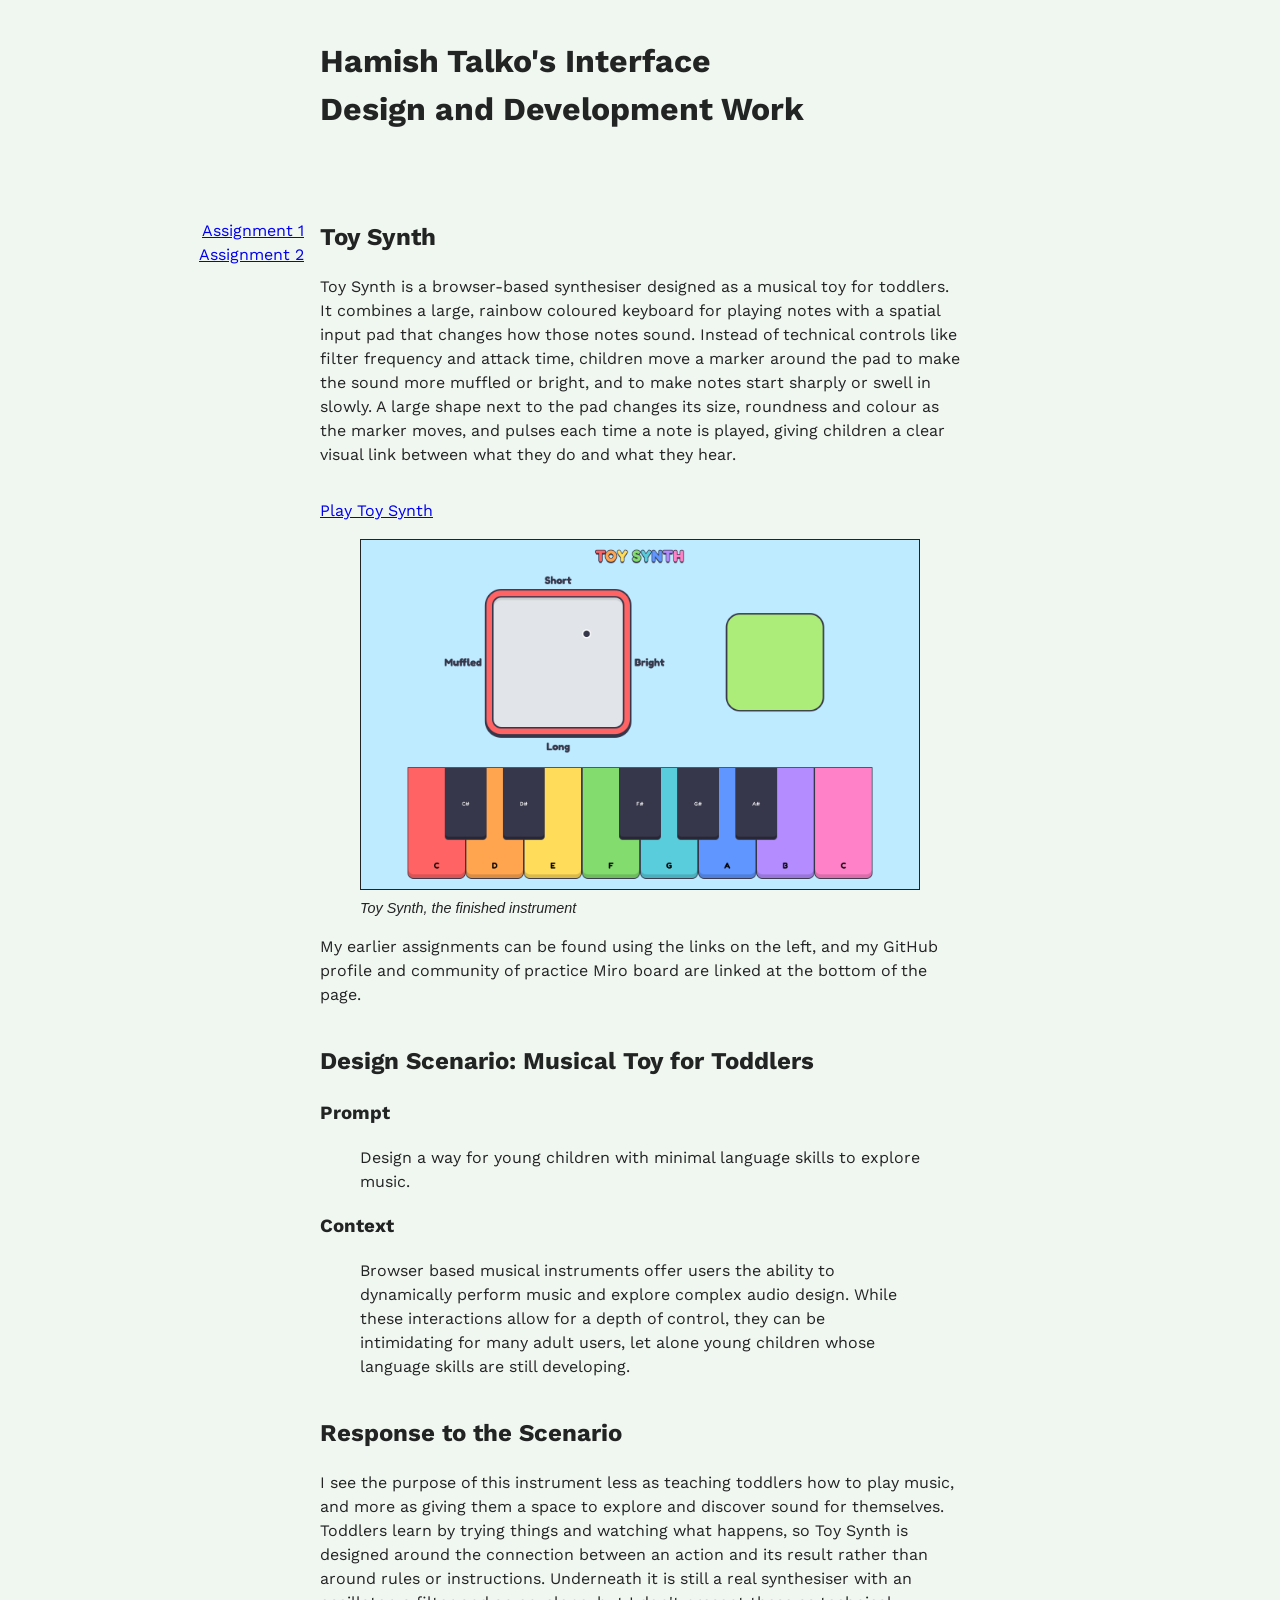
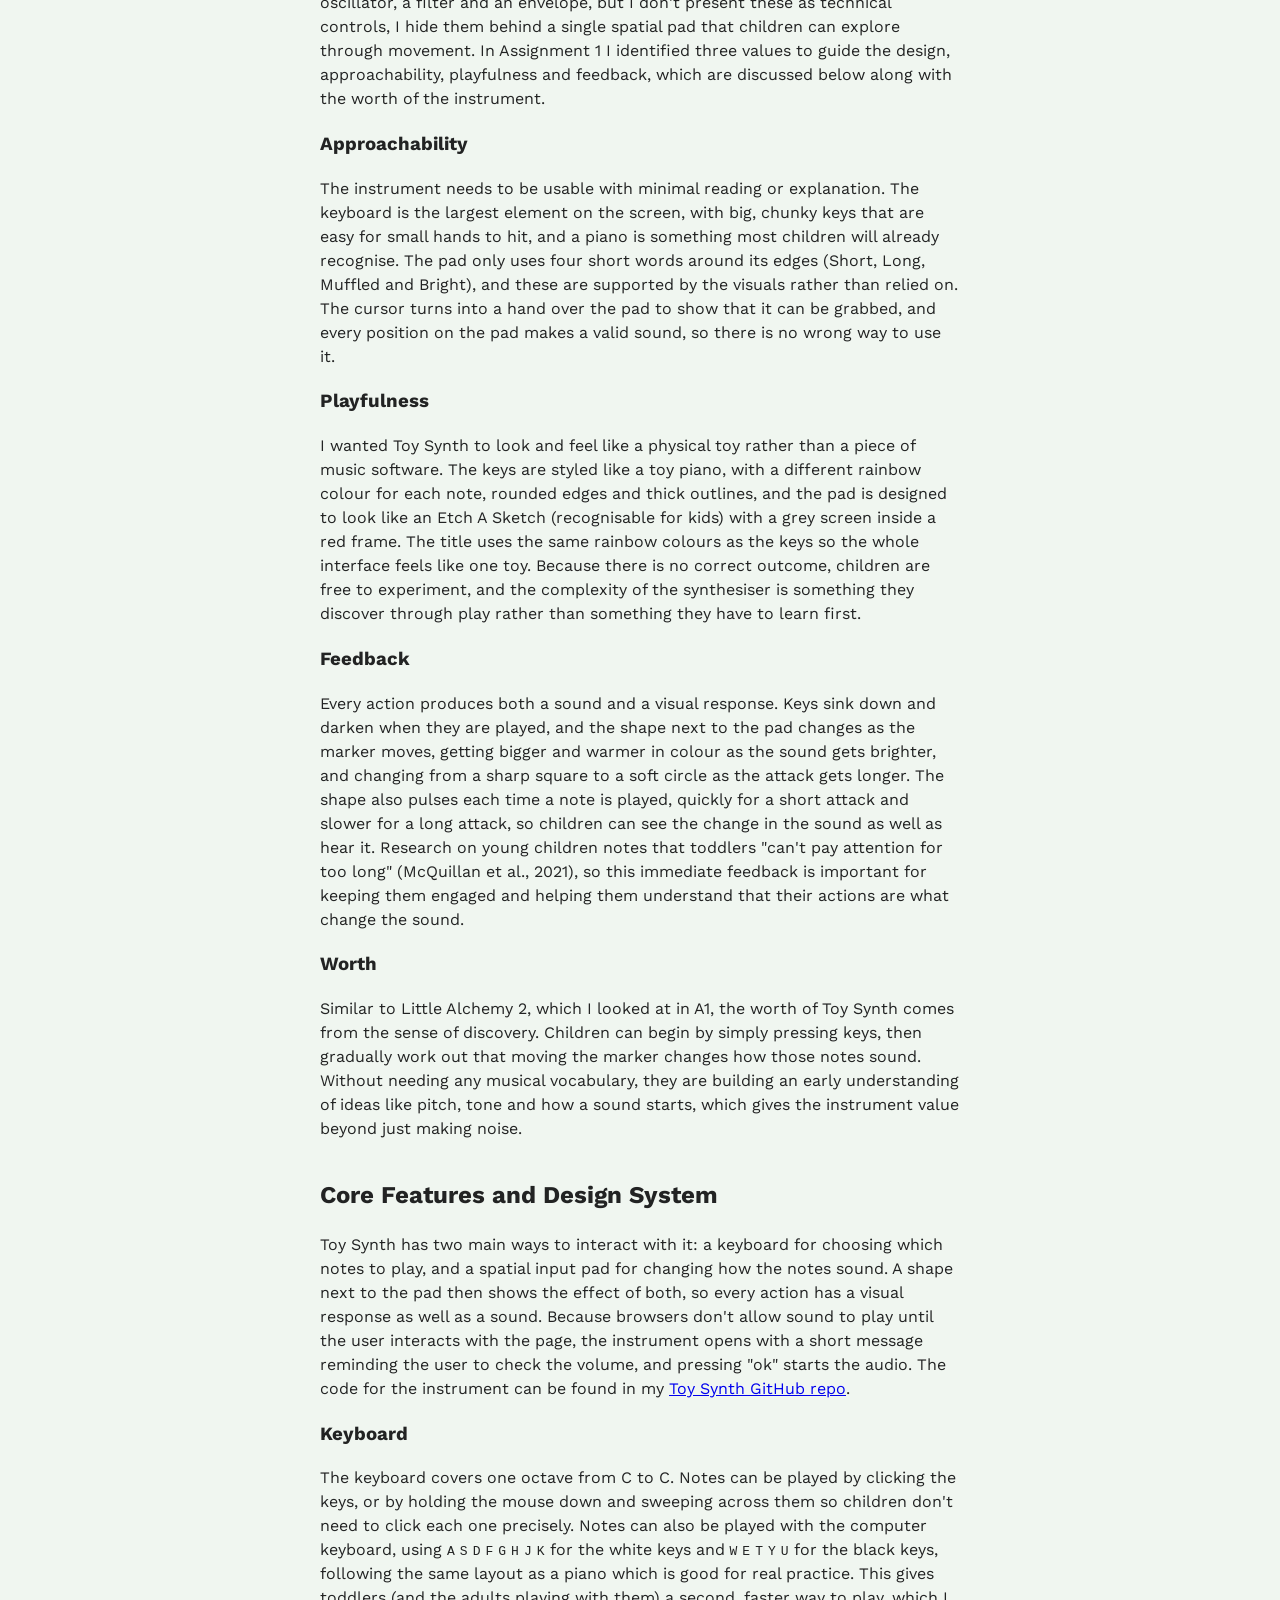
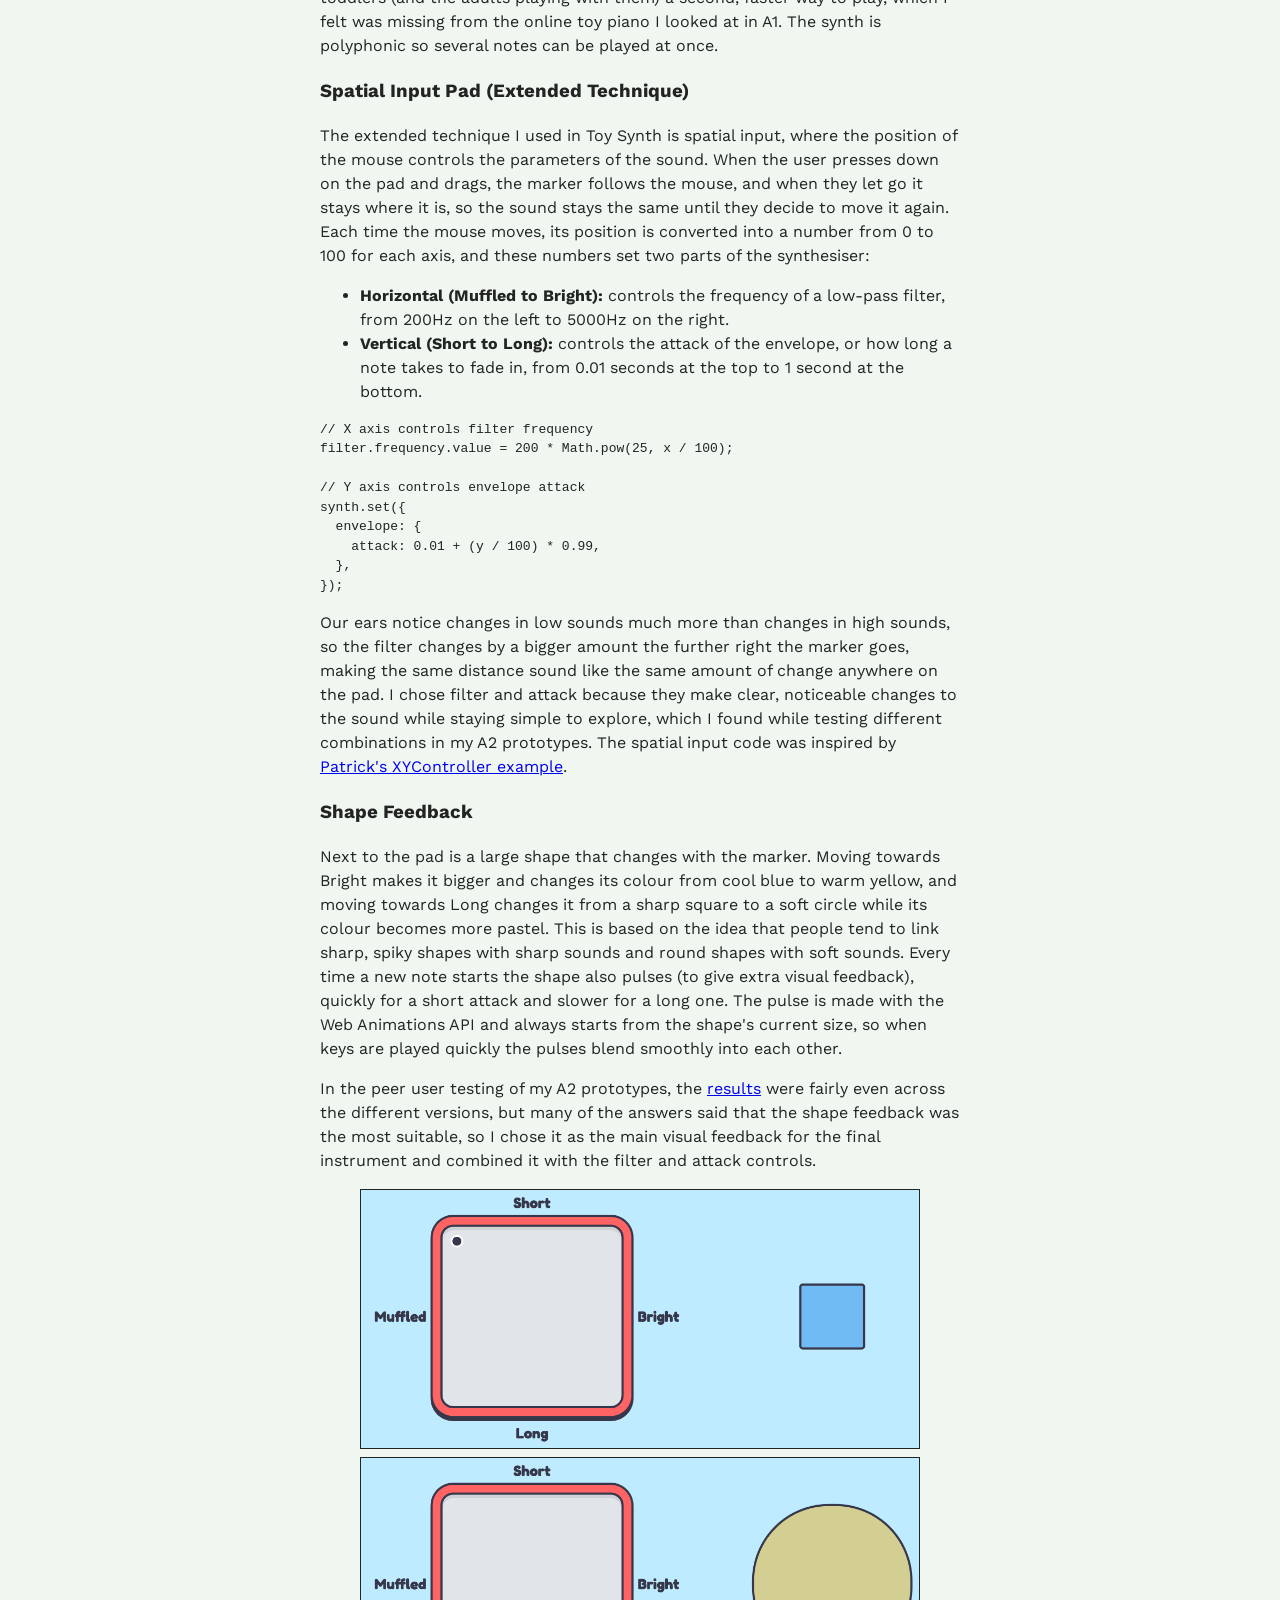
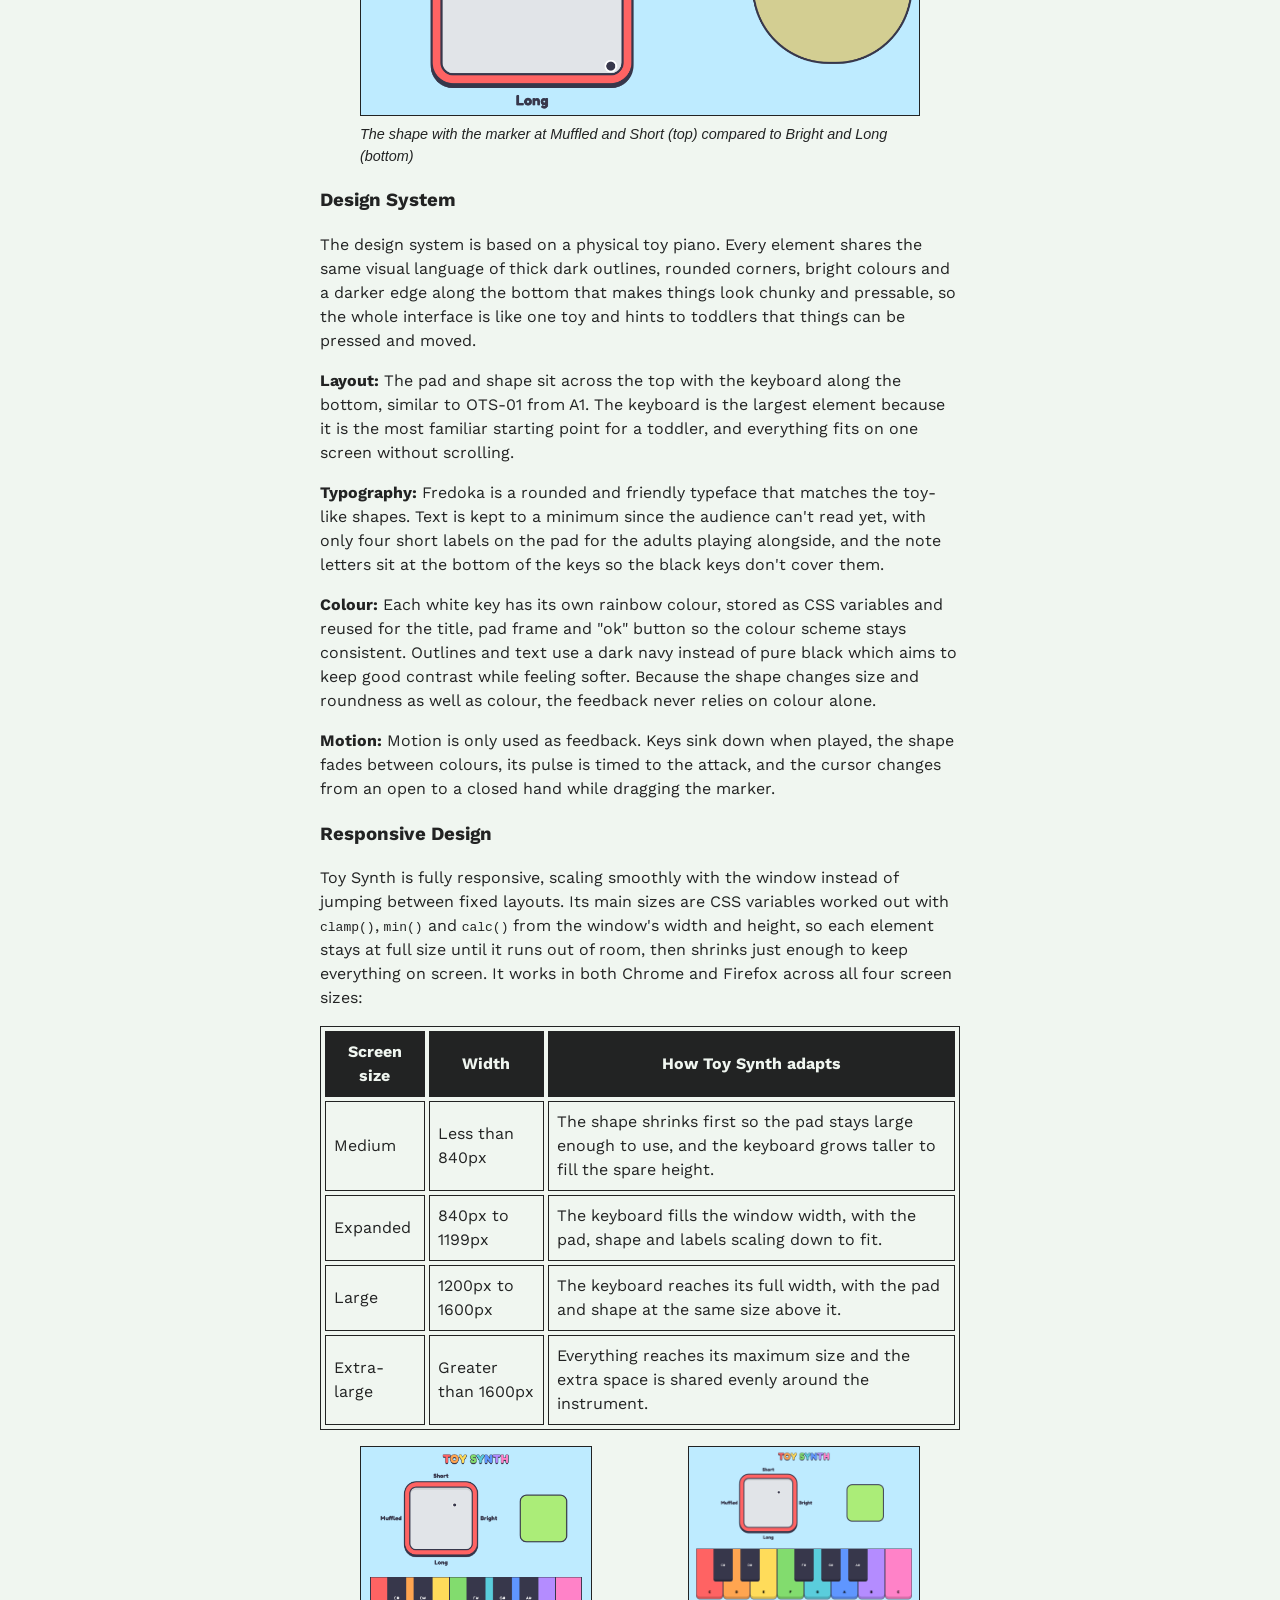
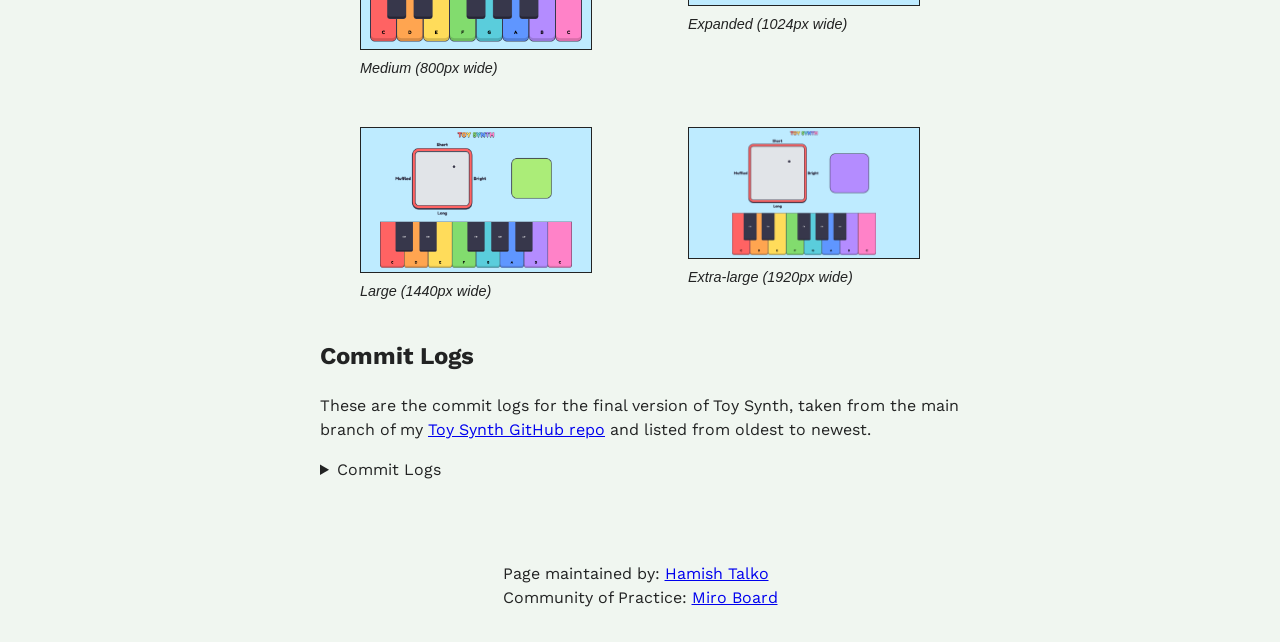
==== commit a59e1fe1: "added link to user testing results put clickable link so readers can view the results of my user tes" ====
--- a/index.html
+++ b/index.html
@@ -268,8 +268,13 @@
             blend smoothly into each other.
           </p>
           <p>
-            In the peer user testing of my A2 prototypes, the results were
-            fairly even across the different versions, but many of the answers
+            In the peer user testing of my A2 prototypes, the
+            <a
+              href="https://forms.cloud.microsoft/Pages/AnalysisPage.aspx?AnalyzerToken=M2GIWysEoto5WWnsyouY2MCd3VNkpRfo&amp;id=cTYy0b7NF0S01L2yS1Exax3OmG-lxDdKortCQhfxTMJUMUs4T1lORDJBVzM4TDVBQUlIWUc3V0VRWS4u"
+              target="_blank"
+              >results</a
+            >
+            were fairly even across the different versions, but many of the answers
             said that the shape feedback was the most suitable, so I chose it as
             the main visual feedback for the final instrument and combined it
             with the filter and attack controls.
